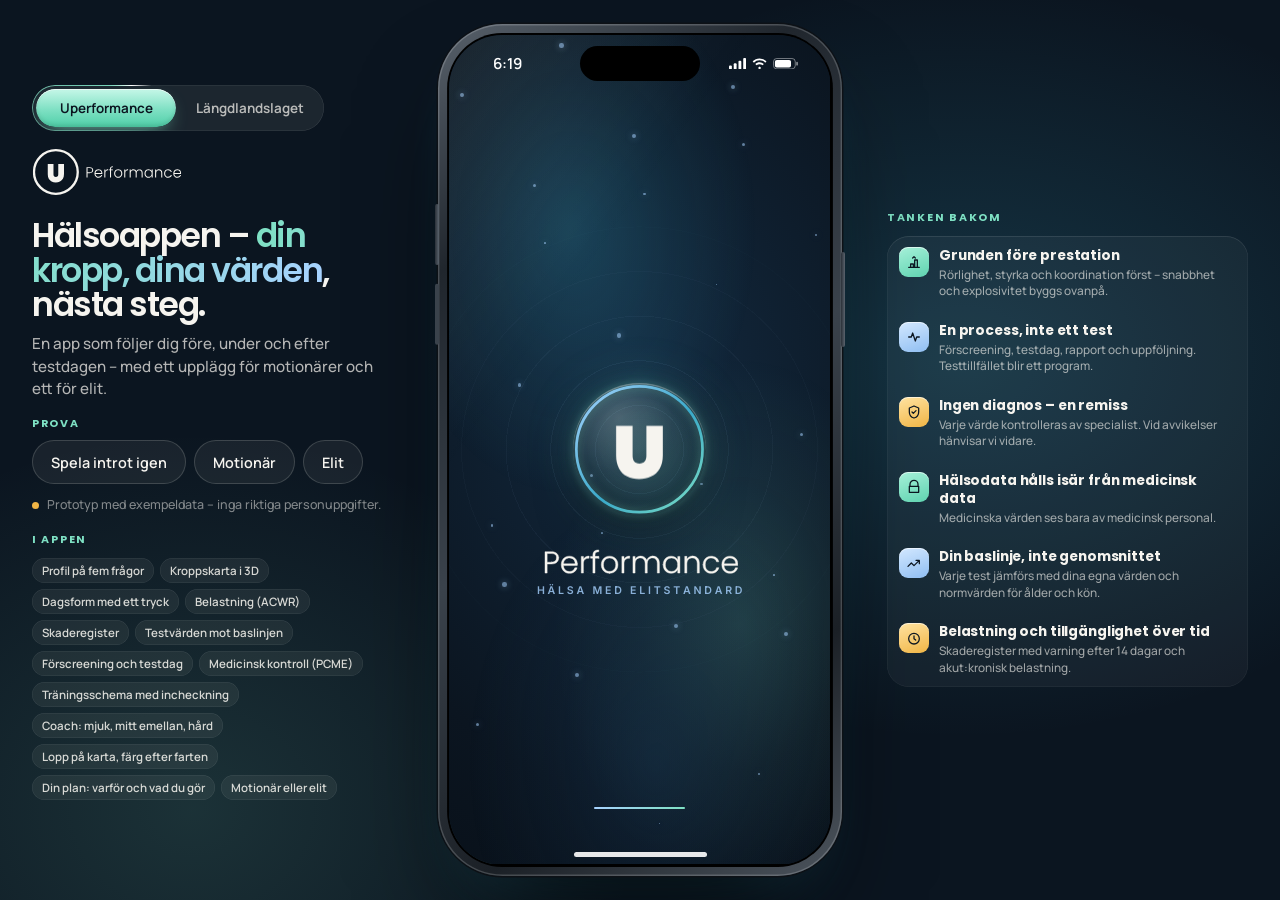
==== index.html @ 8d93e7ca "ACWR-mätaren som en båge" ====
<!doctype html>
<html lang="sv">
<head>
<meta charset="utf-8">
<meta name="viewport" content="width=device-width, initial-scale=1">
<meta name="robots" content="noindex">
<title>Uperformance – Hälsoappen · prototyp</title>
<link rel="icon" href="favicon.png" type="image/png">
<link rel="preconnect" href="https://fonts.googleapis.com">
<link rel="preconnect" href="https://fonts.gstatic.com" crossorigin>
<link rel="stylesheet" href="https://fonts.googleapis.com/css2?family=Poppins:wght@400;500;600&family=Manrope:wght@500;600;700&display=swap">
<script>
  // På en riktig telefon öppnas appen direkt i helskärm.
  if (matchMedia('(max-width: 600px), (pointer: coarse) and (max-width: 900px)').matches) location.replace(new URLSearchParams(location.search).get('pres') === 'landslaget' ? 'app.html?tema=landslaget' : 'app.html');
</script>
<style>
  :root { --ink: #0b1520; --accent: #7ee0c3; --is: #a7d2ff; --ben: #f6f4ef; --mjuk: cubic-bezier(.22, 1, .36, 1); }
  * { box-sizing: border-box; }
  html, body { margin: 0; min-height: 100%; }
  body { min-height: 100vh; display: grid; grid-template-columns: minmax(280px, 440px) auto; justify-content: center; align-items: center; gap: clamp(32px, 6vw, 96px);
    padding: 32px; font: 500 15px/1.5 'Manrope', system-ui, sans-serif; color: var(--ben); overflow-x: hidden;
    background: radial-gradient(60% 60% at 75% 40%, rgba(58, 169, 201, .22), transparent 70%), radial-gradient(50% 60% at 15% 90%, rgba(126, 224, 195, .14), transparent 70%), #0b1520; }
  .sida-text { max-width: 440px; }
  .etikett { margin-bottom: 12px; }
  .tanke { margin: 0 0 22px; }
  .tanke ul { list-style: none; margin: 0; padding: 0; border-radius: 22px; overflow: hidden; background: rgba(246, 244, 239, .04);
    box-shadow: inset 0 1px 0 rgba(255, 255, 255, .06), inset 0 0 0 .5px rgba(255, 255, 255, .08); }
  .tanke li { display: grid; grid-template-columns: 34px 1fr; gap: 12px; align-items: start; padding: 12px 14px; animation: rad-in .6s cubic-bezier(.2, .8, .2, 1) both; animation-delay: calc(var(--n) * 70ms + .4s); }
  .tanke li + li { box-shadow: inset 0 .5px 0 rgba(255, 255, 255, .08); }
  .tanke b { display: block; font: 650 .9rem/1.3 'Poppins', sans-serif; letter-spacing: -.01em; color: var(--ben); }
  .tanke small { display: block; margin-top: 2px; font-size: .78rem; line-height: 1.45; color: rgba(246, 244, 239, .62); }
  .tanke-ikon { display: grid; place-items: center; width: 34px; height: 34px; border-radius: 10px; color: #0b1520; background: linear-gradient(160deg, #a6f0d9, #5fd3b0);
    box-shadow: inset 0 1px 0 rgba(255, 255, 255, .6); }
  .tanke-ikon svg { width: 18px; height: 18px; fill: none; stroke: currentColor; stroke-width: 1.9; stroke-linecap: round; stroke-linejoin: round; }
  .tanke li:nth-child(3n+2) .tanke-ikon { background: linear-gradient(160deg, #d3e8ff, #8fbef2); }
  .tanke li:nth-child(3n) .tanke-ikon { background: linear-gradient(160deg, #ffe3a1, #f0b545); }
  .funk { margin: 0 0 24px; }
  .funk div { display: flex; flex-wrap: wrap; gap: 6px; }
  .funk div span { padding: 6px 11px; border-radius: 999px; font: 600 .76rem 'Manrope'; color: rgba(246, 244, 239, .86); background: rgba(246, 244, 239, .06);
    box-shadow: inset 0 0 0 .5px rgba(255, 255, 255, .1); animation: rad-in .5s cubic-bezier(.2, .8, .2, 1) both; animation-delay: calc(var(--n) * 40ms + .9s); }
  @keyframes rad-in { from { opacity: 0; transform: translateY(8px); } }
  .marke { width: 180px; height: 56px; color: var(--ben); }
  h1 { font: 600 clamp(2rem, 3.2vw, 2.9rem)/1.04 'Poppins', sans-serif; letter-spacing: -.045em; margin: 28px 0 14px; }
  h1 em { font-style: normal; background: linear-gradient(100deg, var(--accent), var(--is)); -webkit-background-clip: text; background-clip: text; color: transparent; }
  p { color: rgba(246, 244, 239, .72); margin: 0 0 22px; }
  .kontroller { display: grid; gap: 10px; }
  .kontroller > span, .etikett { display: block; font: 700 .68rem/1 'Poppins'; letter-spacing: .16em; text-transform: uppercase; color: var(--accent); }
  .knappar { display: flex; gap: 8px; flex-wrap: wrap; }
  .knappar button { min-height: 44px; padding: 0 18px; border-radius: 999px; border: 1px solid rgba(246, 244, 239, .16); background: rgba(246, 244, 239, .06); color: var(--ben);
    font: 600 .9rem 'Manrope'; cursor: pointer; transition: background .25s, transform .15s; }
  .knappar button:hover { background: rgba(126, 224, 195, .16); }
  .knappar button:active { transform: scale(.96); }
  .not { margin-top: 26px; font-size: .78rem; color: rgba(246, 244, 239, .5); display: flex; gap: 8px; align-items: center; }
  .not::before { content: ''; width: 7px; height: 7px; border-radius: 50%; background: #f0b545; flex: none; }
  /* iPhone 17 Pro: 402 × 874 punkter, titanram, Dynamic Island */
  .telefon { position: relative; zoom: var(--skala, 1); width: 426px; height: 898px; padding: 12px; border-radius: 68px; flex: none;
    background: linear-gradient(145deg, #59626c, #20262d 22%, #3a424b 50%, #1b2026 78%, #4d555e);
    box-shadow: 0 0 0 1.5px #0d1116, inset 0 0 0 1.5px rgba(255, 255, 255, .18), 0 60px 120px -40px rgba(0, 0, 0, .9), 0 30px 60px -30px rgba(58, 169, 201, .35);
    transform: perspective(1800px) rotateY(var(--ry, 0deg)) rotateX(var(--rx, 0deg)); transition: transform .9s var(--mjuk); animation: in 1.2s var(--mjuk) both; }
  @keyframes in { from { opacity: 0; transform: perspective(1800px) translateY(40px) scale(.97); } }
  .telefon::before, .telefon::after { content: ''; position: absolute; width: 4px; border-radius: 3px; background: linear-gradient(90deg, #2a3038, #5a636d); }
  .telefon::before { left: -3px; top: 190px; height: 64px; box-shadow: 0 84px 0 #3a424b; }
  .telefon::after { right: -3px; top: 240px; height: 100px; }
  .skarm { position: relative; width: 402px; height: 874px; border-radius: 56px; overflow: hidden; background: #000; box-shadow: 0 0 0 2px #000; isolation: isolate; }
  .skarm iframe { width: 100%; height: 100%; border: 0; display: block; }
  .ön { position: absolute; z-index: 5; left: 50%; top: 11px; width: 126px; height: 37px; margin-left: -63px; border-radius: 20px; background: #000; pointer-events: none; }
  .statusrad { position: absolute; z-index: 4; left: 0; right: 0; top: 0; height: 54px; display: flex; justify-content: space-between; align-items: center; padding: 6px 34px 0 46px;
    font: 600 16px/1 -apple-system, 'SF Pro Text', 'Manrope', sans-serif; color: var(--sr, #fff); pointer-events: none; transition: color .6s; }
  .statusrad svg { height: 12px; width: auto; fill: currentColor; margin-left: 6px; }
  .hem-strek { position: absolute; z-index: 4; left: 50%; bottom: 8px; width: 140px; height: 5px; margin-left: -70px; border-radius: 3px; background: var(--sr, #fff); opacity: .9; pointer-events: none; transition: background .6s; }
  .reflex { position: absolute; inset: 0; z-index: 3; border-radius: 56px; pointer-events: none; background: linear-gradient(125deg, rgba(255, 255, 255, .07), transparent 32%); }
  @media (max-width: 960px) { body { grid-template-columns: 1fr; justify-items: center; } .sida-text { text-align: center; } .tanke li { text-align: left; } .funk div { justify-content: center; } .knappar { justify-content: center; } .telefon { --ry: 0deg; --rx: 0deg; } }

  /* Placeringen (2026-11-18): allt ryms i fönstret – telefonen står still och centrerad, texten är tät i två spalter */
  body { height: 100vh; min-height: 0; overflow: hidden; align-items: center; padding: 24px 40px; grid-template-columns: minmax(320px, 560px) auto; gap: clamp(32px, 5vw, 80px); }
  .sida-text { max-width: 560px; max-height: calc(100vh - 48px); overflow-y: auto; scrollbar-width: none; padding-right: 4px; }
  .sida-text::-webkit-scrollbar { display: none; }
  .marke { width: 150px; height: 46px; }
  h1 { font-size: clamp(1.8rem, 2.6vw, 2.5rem); margin: 18px 0 10px; }
  .sida-text > p { font-size: .95rem; margin-bottom: 18px; }
  .tanke ul { display: grid; grid-template-columns: 1fr 1fr; }
  .tanke li { padding: 11px 12px; grid-template-columns: 30px 1fr; gap: 10px; }
  .tanke li + li { box-shadow: none; }
  .tanke li:nth-child(n+3) { box-shadow: inset 0 .5px 0 rgba(255, 255, 255, .08); }
  .tanke li:nth-child(even) { box-shadow: inset .5px 0 0 rgba(255, 255, 255, .08); }
  .tanke li:nth-child(even):nth-child(n+3) { box-shadow: inset .5px 0 0 rgba(255, 255, 255, .08), inset 0 .5px 0 rgba(255, 255, 255, .08); }
  .tanke-ikon { width: 30px; height: 30px; border-radius: 9px; }
  .tanke-ikon svg { width: 16px; height: 16px; }
  .tanke b { font-size: .82rem; }
  .tanke small { font-size: .72rem; line-height: 1.4; }
  .tanke, .funk { margin-bottom: 16px; }
  .funk div span { padding: 5px 10px; font-size: .72rem; }
  .not { margin-top: 16px; }
  .kontroller { margin-bottom: 4px; }
  .not-topp { margin: 12px 0 20px; }
  @media (max-width: 1100px) { .tanke ul { grid-template-columns: 1fr; } .tanke li:nth-child(n) { box-shadow: none; } .tanke li + li { box-shadow: inset 0 .5px 0 rgba(255, 255, 255, .08); } }
  @media (max-width: 960px) { body { height: auto; overflow: visible; } .sida-text { max-height: none; overflow: visible; } }

  /* Tre spalter (2026-11-18): text + I appen till vänster, telefonen i mitten, tanken bakom till höger – inget att rulla */
  body { grid-template-columns: minmax(300px, 460px) auto minmax(300px, 420px); justify-content: center; gap: clamp(28px, 3.5vw, 64px); padding: 24px 32px; }
  .telefon { grid-column: 2; grid-row: 1; }
  .sida-text { grid-column: 1; grid-row: 1; }
  .sida-hoger { grid-column: 3; grid-row: 1; max-height: calc(100vh - 48px); overflow-y: auto; scrollbar-width: none; }
  .sida-hoger::-webkit-scrollbar { display: none; }
  .sida-hoger .tanke { margin: 0; }
  .sida-hoger .tanke ul { grid-template-columns: 1fr; }
  .sida-hoger .tanke li:nth-child(n) { box-shadow: none; }
  .sida-hoger .tanke li + li { box-shadow: inset 0 .5px 0 rgba(255, 255, 255, .08); }
  .sida-hoger .tanke b { font-size: .86rem; }
  .sida-hoger .tanke small { font-size: .74rem; }
  @media (max-width: 1240px) { body { grid-template-columns: minmax(300px, 1fr) auto; } .sida-hoger { grid-column: 1; grid-row: 2; } body { height: auto; overflow: visible; } }
  @media (max-width: 960px) { body { grid-template-columns: 1fr; } .telefon, .sida-text, .sida-hoger { grid-column: 1; grid-row: auto; } .sida-hoger { max-height: none; } }
  @media (prefers-reduced-motion: reduce) { .telefon { animation: none; transition: none; } }

  /* Presentationsväxeln (2026-11-18): Uperformance | Längdlandslaget – samma app, två presentationer, byte med en mjuk våg */
  .pres { position: relative; display: grid; width: fit-content; grid-template-columns: 1fr 1fr; gap: 4px; padding: 4px; margin-bottom: 18px; border-radius: 999px;
    background: rgba(246, 244, 239, .07); box-shadow: inset 0 0 0 .5px rgba(255, 255, 255, .12); isolation: isolate; }
  .pres button { position: relative; z-index: 1; min-height: 38px; padding: 0 16px; border: 0; border-radius: 999px; background: none; color: rgba(246, 244, 239, .72);
    font: 650 .84rem 'Manrope'; cursor: pointer; transition: color .35s; white-space: nowrap; }
  .pres button[aria-pressed="true"] { color: #0b1520; }
  .pres-markor { position: absolute; z-index: 0; top: 4px; bottom: 4px; left: 4px; width: calc(50% - 6px); border-radius: 999px; background: linear-gradient(180deg, #a6f0d9, var(--accent));
    transition: transform .55s cubic-bezier(.32, .72, 0, 1), background .5s; box-shadow: 0 8px 20px -10px var(--accent); }
  body[data-pres="landslaget"] .pres-markor { transform: translateX(calc(100% + 4px)); background: linear-gradient(180deg, #ffe066, #ffcd00); }
  /* Växeln levande: ljus som vandrar runt kanten, markören töjer sig när den glider, glans som sveper, ring där man klickar */
  .pres { --pk: 126, 224, 195; overflow: hidden; transition: box-shadow .5s; }
  body[data-pres="landslaget"] .pres { --pk: 255, 205, 0; }
  .pres:hover { box-shadow: inset 0 0 0 .5px rgba(255, 255, 255, .2), 0 0 24px -8px rgba(var(--pk), .55); }
  .pres-kant { position: absolute; inset: 0; z-index: 2; pointer-events: none; border-radius: inherit; padding: 1px;
    -webkit-mask: linear-gradient(#000 0 0) content-box, linear-gradient(#000 0 0); -webkit-mask-composite: xor; mask: linear-gradient(#000 0 0) content-box exclude, linear-gradient(#000 0 0); }
  .pres-kant i { position: absolute; left: 50%; top: 50%; width: 140%; aspect-ratio: 1; margin: -70% 0 0 -70%; border-radius: 50%;
    background: conic-gradient(from 0deg, transparent 0 62%, rgba(var(--pk), .0) 64%, rgba(var(--pk), .95) 80%, #fff 82%, transparent 86% 100%); animation: pres-varv 5.5s linear infinite; }
  @keyframes pres-varv { to { transform: rotate(1turn); } }
  .pres-markor { background: none !important; overflow: hidden; }
  .pres-markor::before { content: ''; position: absolute; inset: 0; border-radius: inherit; background: linear-gradient(180deg, #c6f7e8, #7ee0c3 55%, #4fcfa8); transition: opacity .5s;
    box-shadow: inset 0 1px 0 rgba(255, 255, 255, .7), inset 0 -2px 4px rgba(0, 0, 0, .12); }
  .pres-markor::after { content: ''; position: absolute; inset: 0; border-radius: inherit; background: linear-gradient(105deg, transparent 30%, rgba(255, 255, 255, .75) 48%, transparent 64%);
    transform: translateX(-120%); animation: pres-glans 4.2s ease-in-out 1.2s infinite; }
  @keyframes pres-glans { 0% { transform: translateX(-120%); } 32%, 100% { transform: translateX(120%); } }
  body[data-pres="landslaget"] .pres-markor::before { background: linear-gradient(180deg, #fff0a0, #ffd633 55%, #f0b400); }
  body[data-pres="landslaget"] .pres-markor { box-shadow: 0 8px 22px -8px rgba(255, 190, 0, .9); }
  .pres-markor[data-glid]::before { animation: pres-toj .6s cubic-bezier(.3, .7, .3, 1); }
  @keyframes pres-toj { 0% { transform: scaleX(1); } 35% { transform: scaleX(1.14) scaleY(.9); } 70% { transform: scaleX(.97) scaleY(1.03); } 100% { transform: none; } }
  .pres button { transition: color .35s, transform .18s cubic-bezier(.3, .7, .3, 1), text-shadow .35s; -webkit-tap-highlight-color: transparent; }
  .pres button:hover:not([aria-pressed="true"]) { color: #fff; text-shadow: 0 0 12px rgba(var(--pk), .6); }
  .pres button:active { transform: scale(.95); }
  .pres button:focus-visible { outline: 2px solid rgba(var(--pk), .9); outline-offset: 2px; }
  .pres-ring { position: absolute; z-index: 1; width: 16px; height: 16px; margin: -8px; border-radius: 50%; pointer-events: none; background: radial-gradient(circle, rgba(255, 255, 255, .85), rgba(var(--pk), .4) 45%, transparent 70%);
    animation: pres-ring .7s cubic-bezier(.2, .8, .2, 1) forwards; }
  @keyframes pres-ring { from { transform: scale(.4); opacity: 1; } to { transform: scale(9); opacity: 0; } }
  .pres-gnista { position: absolute; z-index: 3; width: 4px; height: 4px; margin: -2px; border-radius: 50%; pointer-events: none; background: #fff; box-shadow: 0 0 6px 2px rgba(var(--pk), .9);
    animation: pres-gnista .65s cubic-bezier(.2, .8, .2, 1) forwards; }
  @keyframes pres-gnista { to { transform: translate(var(--dx), var(--dy)) scale(.3); opacity: 0; } }
  @media (prefers-reduced-motion: reduce) { .pres-kant i, .pres-markor::after, .pres-markor[data-glid]::before, .pres-ring, .pres-gnista { animation: none !important; } .pres-ring, .pres-gnista { display: none; } }
  .ls-marke-sida { display: none; }
  body[data-pres="landslaget"] .ls-marke-sida { display: grid; gap: 3px; }
  body[data-pres="landslaget"] .marke { display: none; }
  .ls-marke-sida b { font: 800 1.15rem/1 'Poppins'; letter-spacing: .14em; }
  .ls-marke-sida small { font: 600 .72rem 'Manrope'; letter-spacing: .04em; color: var(--accent); }
  body[data-pres="landslaget"] { --accent: #ffcd00; --is: #6db6ff;
    background: radial-gradient(60% 60% at 75% 30%, rgba(77, 163, 255, .3), transparent 70%), radial-gradient(50% 60% at 15% 90%, rgba(255, 205, 0, .12), transparent 70%), #041733; }
  body[data-pres="landslaget"] .tanke-ikon { background: linear-gradient(160deg, #ffe066, #ffcd00) !important; color: #072a5c; }
  body[data-pres="landslaget"] .tanke li:nth-child(3n+2) .tanke-ikon { background: linear-gradient(160deg, #cfe6ff, #6db6ff) !important; }
  body[data-pres="landslaget"] .telefon { box-shadow: 0 0 0 1.5px #0d1116, inset 0 0 0 1.5px rgba(255, 255, 255, .18), 0 60px 120px -40px rgba(0, 0, 0, .9), 0 30px 70px -26px rgba(77, 163, 255, .5); }
  body[data-pres="landslaget"] .knappar button:hover { background: rgba(255, 205, 0, .16); }
  .skarm iframe { transition: opacity .45s ease, transform .6s cubic-bezier(.32, .72, 0, 1), filter .45s; }
  .skarm[data-byter] iframe { opacity: 0; transform: scale(.96); filter: blur(6px); }
  [data-text-byte] { transition: opacity .3s ease, transform .4s cubic-bezier(.32, .72, 0, 1); }
  body[data-byter-text] [data-text-byte] { opacity: 0; transform: translateY(8px); }
  ::view-transition-old(root), ::view-transition-new(root) { animation-duration: 1.1s; }
  ::view-transition-new(root) { animation: pres-vag 1.1s cubic-bezier(.45, 0, .2, 1) both; }
  ::view-transition-old(root) { animation: none; }
  @keyframes pres-vag { from { clip-path: circle(0 at var(--px, 20%) var(--py, 10%)); } to { clip-path: circle(160% at var(--px, 20%) var(--py, 10%)); } }
</style>
</head>
<body>
<svg width="0" height="0" style="position:absolute" aria-hidden="true"><symbol id="logo" viewBox="0 0 1274.2 395">
    <path fill="none" stroke="currentColor" stroke-width="20" d="M198,10c103.9,0,188,84,188,187.5s-84.1,187.5-188,187.5S10,301,10,197.5,94.1,10,198,10Z"/>
    <path fill="currentColor" d="M177.5,127.8v88.6c0,7.3,1.6,13,4.7,17.3,3.3,4.1,8.4,6.2,15.5,6.2s12.4-2.1,15.8-6.2c3.4-4.3,5.1-10.1,5.1-17.3v-88.6h49.1v88.6c0,14.9-3.1,27.8-9.3,38.4-6.2,10.5-14.7,18.4-25.5,23.8-10.8,5.3-22.9,8-36.2,8s-25.2-2.7-35.5-8c-10.2-5.3-18.2-13.2-24-23.8-5.8-10.5-8.7-23.3-8.7-38.4v-88.6h49.1-.1Z"/>
    <path fill="currentColor" d="M518.7,181.6c0,7.7-2.5,13.9-7.6,18.7-5.1,4.7-12.7,7.1-22.8,7.1h-18.2v38.4h-9v-90h27.2c10,0,17.6,2.4,22.7,7.1,5.1,4.7,7.7,11,7.7,18.8h0ZM488.3,199.6c14.1,0,21.1-6,21.1-18s-1.7-10.6-5-13.6c-3.3-3.1-8.7-4.6-16.1-4.6h-18.2v36.3h18.2ZM597.4,207c0,3.1,0,5.4-.3,7.1h-58.3c.3,5.3,1.5,9.9,3.9,13.6,2.3,3.8,5.4,6.7,9.1,8.6,3.8,1.9,7.9,2.8,12.4,2.8s10.7-1.4,14.7-4.2,6.7-6.7,8-11.5h9.5c-1.7,6.9-5.4,12.5-11.1,16.9-5.6,4.3-12.6,6.4-21.1,6.4s-12.5-1.5-17.8-4.4c-5.2-3-9.4-7.2-12.4-12.6-2.9-5.5-4.4-11.9-4.4-19.2s1.5-13.7,4.4-19.2,7-9.7,12.2-12.6c5.2-2.9,11.2-4.4,17.9-4.4s12.5,1.5,17.5,4.4c5.1,2.9,8.9,6.9,11.6,11.8,2.7,4.9,4.1,10.3,4.1,16.3v.2ZM588.3,206.7c0-5.2-1-9.7-3.2-13.4-2.1-3.7-5.1-6.5-8.9-8.4-3.8-1.9-7.9-2.8-12.4-2.8-6.7,0-12.4,2.1-17.1,6.4-4.7,4.3-7.3,10.3-7.9,18.2h49.5ZM622.9,187.9c2-4.4,5-7.8,9-10.2,4.1-2.4,9.1-3.6,15.1-3.6v9.4h-2.4c-6.5,0-11.8,1.8-15.7,5.3s-5.9,9.4-5.9,17.6v39.3h-9v-70.3h9v12.5h0ZM688.2,183h-16.3v62.7h-9v-62.7h-9.8v-7.6h9.8v-4.9c0-7.6,1.9-13.3,5.8-16.9,3.9-3.6,10.3-5.4,19.1-5.4v7.7c-5.8,0-10,1.1-12.4,3.3-2.3,2.2-3.5,6-3.5,11.2v4.9h16.3v7.6h0ZM733.2,246.7c-6.6,0-12.6-1.5-17.9-4.4-5.2-3-9.4-7.2-12.5-12.6-3-5.5-4.5-11.9-4.5-19.2s1.5-13.6,4.6-19.1,7.3-9.7,12.6-12.6c5.3-3,11.3-4.5,17.9-4.5s12.6,1.5,17.9,4.5c5.4,2.9,9.6,7.1,12.6,12.6,3.1,5.4,4.6,11.8,4.6,19.1s-1.5,13.6-4.6,19.1-7.3,9.7-12.7,12.7c-5.4,2.9-11.4,4.4-18,4.4h0ZM733.2,238.9c4.6,0,8.9-1,12.9-3.1,3.9-2.1,7.1-5.3,9.5-9.5,2.5-4.3,3.7-9.5,3.7-15.7s-1.2-11.4-3.6-15.6c-2.4-4.3-5.6-7.5-9.5-9.5-3.9-2.1-8.2-3.2-12.9-3.2s-8.9,1.1-12.9,3.2c-3.9,2.1-7.1,5.2-9.5,9.5-2.3,4.2-3.5,9.4-3.5,15.6s1.2,11.4,3.5,15.7c2.4,4.2,5.5,7.4,9.4,9.5s8.2,3.1,12.9,3.1h0ZM794,187.9c2-4.4,5-7.8,9-10.2,4.1-2.4,9.1-3.6,15.1-3.6v9.4h-2.4c-6.5,0-11.8,1.8-15.7,5.3s-5.9,9.4-5.9,17.6v39.3h-9v-70.3h9v12.5h0ZM915.3,174.1c8.2,0,14.9,2.6,20.1,7.9,5.2,5.1,7.9,12.7,7.9,22.5v41.2h-8.9v-40.2c0-7.6-1.8-13.5-5.5-17.5s-8.7-6.1-15.1-6.1-11.9,2.2-15.8,6.6c-3.9,4.4-5.9,10.7-5.9,19.1v38.1h-8.9v-40.2c0-7.6-1.8-13.5-5.5-17.5s-8.8-6.1-15.2-6.1-11.9,2.2-15.8,6.6c-3.9,4.4-5.9,10.7-5.9,19.1v38.1h-9v-70.3h9v12.1c2.2-4.4,5.4-7.7,9.5-9.9,4.1-2.3,8.7-3.5,13.8-3.5s11.4,1.5,16,4.4,8,7.2,10,12.9c1.9-5.6,5.1-9.8,9.7-12.7,4.6-3,9.9-4.5,15.7-4.5h-.2ZM959.2,210.4c0-7.2,1.4-13.5,4.2-18.9,2.9-5.5,6.9-9.7,12-12.6,5.1-3,10.9-4.5,17.4-4.5s12.4,1.5,17.3,4.6c4.9,3.1,8.4,7,10.6,11.8v-15.4h9v70.3h-9v-15.6c-2.2,4.8-5.8,8.8-10.7,12-4.8,3.1-10.6,4.6-17.3,4.6s-12.1-1.5-17.3-4.5c-5.1-3-9.1-7.3-12-12.7-2.8-5.5-4.2-11.8-4.2-19.1h0ZM1020.6,210.6c0-5.7-1.2-10.6-3.5-14.9-2.3-4.3-5.5-7.6-9.5-9.9-3.9-2.3-8.3-3.5-13.1-3.5s-9.4,1.1-13.4,3.3c-3.9,2.2-7.1,5.5-9.4,9.8-2.2,4.2-3.3,9.2-3.3,15.1s1.1,10.8,3.3,15.2c2.3,4.3,5.4,7.6,9.4,9.9,3.9,2.2,8.4,3.3,13.4,3.3s9.2-1.2,13.1-3.5c4-2.3,7.2-5.6,9.5-9.9,2.3-4.3,3.5-9.3,3.5-14.9h0ZM1083.1,174.1c8.4,0,15.3,2.6,20.6,7.9,5.3,5.1,8,12.7,8,22.5v41.2h-8.9v-40.2c0-7.6-1.9-13.5-5.8-17.5-3.8-4-9-6.1-15.6-6.1s-12.2,2.1-16.2,6.4c-4,4.3-6.1,10.6-6.1,18.9v38.4h-9v-70.3h9v12c2.2-4.3,5.4-7.6,9.7-9.8,4.2-2.3,9-3.5,14.3-3.5h0ZM1127.5,210.6c0-7.3,1.5-13.6,4.4-19.1s7-9.7,12.1-12.6c5.1-3,11-4.5,17.6-4.5s15.8,2.1,21.4,6.4c5.7,4.3,9.3,10.1,10.9,17.5h-9.7c-1.2-5.1-3.8-9-7.9-11.8-3.9-2.9-8.9-4.4-14.8-4.4s-9,1.1-12.7,3.2c-3.8,2.1-6.8,5.4-9,9.7-2.1,4.2-3.2,9.4-3.2,15.6s1.1,11.4,3.2,15.7c2.2,4.3,5.2,7.5,9,9.7,3.8,2.1,8,3.2,12.7,3.2s10.9-1.4,14.8-4.2c4-2.9,6.7-7,7.9-12.1h9.7c-1.6,7.2-5.3,13-10.9,17.4-5.7,4.4-12.8,6.6-21.4,6.6s-12.5-1.5-17.6-4.4c-5.1-3-9.2-7.2-12.1-12.6-2.9-5.5-4.4-11.9-4.4-19.2h0ZM1274.2,207c0,3.1,0,5.4-.3,7.1h-58.3c.3,5.3,1.5,9.9,3.9,13.6,2.3,3.8,5.4,6.7,9.1,8.6,3.8,1.9,7.9,2.8,12.4,2.8s10.7-1.4,14.7-4.2,6.7-6.7,8-11.5h9.5c-1.7,6.9-5.4,12.5-11.1,16.9-5.6,4.3-12.6,6.4-21.1,6.4s-12.5-1.5-17.8-4.4c-5.2-3-9.4-7.2-12.4-12.6-2.9-5.5-4.4-11.9-4.4-19.2s1.5-13.7,4.4-19.2,7-9.7,12.2-12.6c5.2-2.9,11.2-4.4,17.9-4.4s12.5,1.5,17.5,4.4c5.1,2.9,8.9,6.9,11.6,11.8,2.7,4.9,4.1,10.3,4.1,16.3v.2ZM1265,206.7c0-5.2-1-9.7-3.2-13.4-2.1-3.7-5.1-6.5-8.9-8.4s-7.9-2.8-12.4-2.8c-6.7,0-12.4,2.1-17.1,6.4-4.7,4.3-7.3,10.3-7.9,18.2h49.5Z"/>
  </symbol></svg>
  <div class="sida-text">
    <div class="pres" role="group" aria-label="Presentation"><span class="pres-kant" aria-hidden="true"><i></i></span><span class="pres-markor" aria-hidden="true"></span><button type="button" data-pres="uperformance" aria-pressed="true">Uperformance</button><button type="button" data-pres="landslaget" aria-pressed="false">Längdlandslaget</button></div>
    <svg class="marke" viewBox="0 0 1274.2 395" aria-label="Uperformance"><use href="#logo"/></svg>
    <span class="ls-marke-sida" aria-label="Längdlandslaget"><b>LÄNGDLANDSLAGET</b><small>Koncept av Uperformance</small></span>
    <h1 data-text-byte data-txt="h1">Hälsoappen – <em>din kropp, dina värden</em>, nästa steg.</h1>
    <p data-text-byte data-txt="p">En app som följer dig före, under och efter testdagen – med ett upplägg för motionärer och ett för elit.</p>
    <div class="kontroller">
      <span>Prova</span>
      <div class="knappar"><button data-skicka="om">Spela introt igen</button><button data-skicka="motionar">Motionär</button><button data-skicka="elit">Elit</button></div>
    </div>
    <div class="not not-topp" data-text-byte data-txt="not">Prototyp med exempeldata – inga riktiga personuppgifter.</div>
    <section class="funk" aria-labelledby="funk-rubrik"><span class="etikett" id="funk-rubrik">I appen</span>
      <div data-text-byte data-txt="funk"><span style="--n:0">Profil på fem frågor</span><span style="--n:1">Kroppskarta i 3D</span><span style="--n:2">Dagsform med ett tryck</span><span style="--n:3">Belastning (ACWR)</span><span style="--n:4">Skaderegister</span><span style="--n:5">Testvärden mot baslinjen</span><span style="--n:6">Förscreening och testdag</span><span style="--n:7">Medicinsk kontroll (PCME)</span><span style="--n:8">Träningsschema med incheckning</span><span style="--n:9">Coach: mjuk, mitt emellan, hård</span><span style="--n:10">Lopp på karta, färg efter farten</span><span style="--n:11">Din plan: varför och vad du gör</span><span style="--n:12">Motionär eller elit</span></div></section>
  </div>
  <div class="telefon" id="telefon">
    <div class="skarm">
      <div class="statusrad"><span data-klocka>9:41</span><span><svg viewBox="0 0 18 12"><rect x="0" y="8" width="3" height="4" rx="1"/><rect x="5" y="5.5" width="3" height="6.5" rx="1"/><rect x="10" y="3" width="3" height="9" rx="1"/><rect x="15" y="0" width="3" height="12" rx="1"/></svg><svg viewBox="0 0 16 12"><path d="M8 2.5c2.3 0 4.4.9 6 2.4l1.3-1.4A10.5 10.5 0 0 0 8 .5C5.2.5 2.6 1.6.7 3.5L2 4.9a8.5 8.5 0 0 1 6-2.4zm0 4c1.2 0 2.3.5 3.2 1.2l1.3-1.4A6.6 6.6 0 0 0 8 4.5c-1.7 0-3.3.7-4.5 1.8l1.3 1.4C5.7 7 6.8 6.5 8 6.5zm0 2.4L6.3 10.6 8 12l1.7-1.4z"/></svg><svg viewBox="0 0 27 12"><rect x=".5" y=".5" width="23" height="11" rx="3.5" fill="none" stroke="currentColor" opacity=".45"/><rect x="2" y="2" width="17" height="8" rx="2"/><rect x="24.5" y="4" width="1.8" height="4" rx=".9" opacity=".5"/></svg></span></div>
      <div class="ön" aria-hidden="true"></div>
      <iframe id="app" src="app.html?v=123" title="Uperformance hälsoapp" allow="fullscreen"></iframe>
      <div class="reflex" aria-hidden="true"></div>
      <div class="hem-strek" aria-hidden="true"></div>
    </div>
  </div>
<aside class="sida-hoger">
    <section class="tanke" aria-labelledby="tanke-rubrik"><span class="etikett" id="tanke-rubrik">Tanken bakom</span>
      <ul data-text-byte data-txt="tanke"><li style="--n:0"><span class="tanke-ikon"><svg viewBox="0 0 24 24" aria-hidden="true"><path d="M4 20h16M7 20v-5h4v5M13 20V9h4v11M10 6l2-2 2 2"/></svg></span><div><b>Grunden före prestation</b><small>Rörlighet, styrka och koordination först – snabbhet och explosivitet byggs ovanpå.</small></div></li><li style="--n:1"><span class="tanke-ikon"><svg viewBox="0 0 24 24" aria-hidden="true"><path d="M4 12h4l2-6 4 12 2-6h4"/></svg></span><div><b>En process, inte ett test</b><small>Förscreening, testdag, rapport och uppföljning. Testtillfället blir ett program.</small></div></li><li style="--n:2"><span class="tanke-ikon"><svg viewBox="0 0 24 24" aria-hidden="true"><path d="M12 3l7 3v6c0 4.5-3 8-7 9-4-1-7-4.5-7-9V6z M9 12l2 2 4-4"/></svg></span><div><b>Ingen diagnos – en remiss</b><small>Varje värde kontrolleras av specialist. Vid avvikelser hänvisar vi vidare.</small></div></li><li style="--n:3"><span class="tanke-ikon"><svg viewBox="0 0 24 24" aria-hidden="true"><path d="M6 11V8a6 6 0 0 1 12 0v3 M5 11h14v9H5z"/></svg></span><div><b>Hälsodata hålls isär från medicinsk data</b><small>Medicinska värden ses bara av medicinsk personal.</small></div></li><li style="--n:4"><span class="tanke-ikon"><svg viewBox="0 0 24 24" aria-hidden="true"><path d="M3 17l5-5 4 4 8-8 M15 8h5v5"/></svg></span><div><b>Din baslinje, inte genomsnittet</b><small>Varje test jämförs med dina egna värden och normvärden för ålder och kön.</small></div></li><li style="--n:5"><span class="tanke-ikon"><svg viewBox="0 0 24 24" aria-hidden="true"><path d="M12 21a8 8 0 1 0 0-16 8 8 0 0 0 0 16z M12 9v4l2.5 2"/></svg></span><div><b>Belastning och tillgänglighet över tid</b><small>Skaderegister med varning efter 14 dagar och akut:kronisk belastning.</small></div></li></ul></section>
</aside>
<script>
  const f = document.getElementById('app'), tel = document.getElementById('telefon');
  const klocka = () => { const d = new Date(); document.querySelector('[data-klocka]').textContent = `${d.getHours()}:${String(d.getMinutes()).padStart(2, '0')}`; };
  klocka(); setInterval(klocka, 15000);
  // Telefonen får plats i fönstret (riktiga mått, skalad).
  const skala = () => { const smal = innerWidth < 960; const h = (smal ? innerHeight * 1 : innerHeight) - 48; tel.style.setProperty('--skala', Math.min(1, h / 898, (innerWidth - 32) / 426).toFixed(3)); };
  skala(); addEventListener('resize', skala);
  document.querySelectorAll('[data-skicka]').forEach((b) => b.addEventListener('click', () => {
    const v = b.dataset.skicka; f.contentWindow.postMessage(v === 'om' ? { up: 'om' } : { up: 'niva', v }, location.origin);
  }));
  // Statusraden följer appens tema (mörk text på ljust läge).
  const kolla = () => { try { const n = f.contentDocument.body.dataset.niva; tel.style.setProperty('--sr', n === 'motionar' ? '#0b1520' : '#fff'); } catch (e) {} };
  f.addEventListener('load', () => { kolla(); try { new MutationObserver(kolla).observe(f.contentDocument.body, { attributes: true, attributeFilter: ['data-niva'] }); } catch (e) {} });
  // Telefonen vrider sig lite efter musen.
  // Telefonen står rak (ingen lutning efter musen – knapparna såg sneda ut).
  // Presentationerna: Uperformance och Längdlandslaget (koncept). Samma app – texterna, färgerna och appens tema byts.
  const ik = (d) => `<svg viewBox="0 0 24 24" aria-hidden="true"><path d="${d}"/></svg>`;
  const TXT = { uperformance: {}, landslaget: {
    h1: 'Längdlandslaget – <em>hela säsongen</em> i en app.',
    p: 'Ett koncept av Uperformance: samma hälsoapp, med landslagets färger, partner och funktioner för längdåkare – från höstens rullskidor till Vasaloppet.',
    not: 'Koncept – inte en officiell app från Svenska Skidförbundet. Exempeldata.',
    funk: ['Profil på fem frågor', 'Kroppskarta i 3D', 'Skidpass i schemat', 'Vallaguiden', 'Vasaloppet på 3D-karta', 'Belöningar från partnerna', 'Belastning (ACWR)', 'Skaderegister', 'Medicinsk kontroll (PCME)', 'Coach i tre tonlägen', 'VM i Falun 2027', 'Motionär eller elit'],
    tanke: [['M3 19.2l16.5-3.4M4.4 21.2l16-3.2M14.6 4.4a1.8 1.8 0 1 0 0 .1M13.2 7.4 9.6 11.2l3.4 2.4-1.6 4.4', 'Byggd för längdåkning', 'Klassiskt, skate, rullskidor och intervaller i samma schema – med vallaguiden före passet.'],
      ['M4 12h4l2-6 4 12 2-6h4', 'Belastning som håller hela säsongen', 'Akut:kronisk belastning, dagsform och skaderegister – från barmarksperioden till mästerskapet.'],
      ['M12 3l7 3v6c0 4.5-3 8-7 9-4-1-7-4.5-7-9V6z M9 12l2 2 4-4', 'Ingen diagnos – en remiss', 'Värdena kontrolleras av landslagets medicinska team. Vid avvikelser hänvisar vi vidare.'],
      ['M6 11V8a6 6 0 0 1 12 0v3 M5 11h14v9H5z', 'Hälsodata hålls isär från medicinsk data', 'Medicinska värden ses bara av medicinsk personal.'],
      ['M12 2l2.6 6.2L21 9l-5 4.4L17.4 20 12 16.8 6.6 20 8 13.4 3 9l6.4-.8z', 'Partnerna syns där åkaren är', 'Loggorna i kartan och belöningar längs Vasaloppet – exempel som bestäms med partnerna.'],
      ['M4 7h16M4 12h10M4 17h6M17 14l3 3-3 3', 'Egen design på samma grund', 'Samma app som Uperformance – landslagets färger, rörelser och funktioner ovanpå.']] } };
  // spara Uperformance-texterna som de står i sidan
  document.querySelectorAll('[data-txt]').forEach((el) => { TXT.uperformance[el.dataset.txt] = el.innerHTML; });
  const sattText = (p) => { const t = TXT[p];
    document.querySelectorAll('[data-txt]').forEach((el) => { const k = el.dataset.txt, v = t[k];
      if (p === 'uperformance' || typeof v === 'string') el.innerHTML = p === 'uperformance' ? TXT.uperformance[k] : v;
      else if (k === 'funk') el.innerHTML = v.map((x, n) => `<span style="--n:${n}">${x}</span>`).join('');
      else if (k === 'tanke') el.innerHTML = v.map(([d, b, sm], n) => `<li style="--n:${n}"><span class="tanke-ikon">${ik(d)}</span><div><b>${b}</b><small>${sm}</small></div></li>`).join(''); }); };
  const skarmEl = document.querySelector('.skarm');
  function bytPres(p, ev, { direkt = false } = {}) {
    if (document.body.dataset.pres === p && !direkt) return;
    const satt = () => { document.body.dataset.pres = p; document.querySelectorAll('[data-pres]').forEach((b) => b.getAttribute('aria-pressed') !== null && b.setAttribute('aria-pressed', b.dataset.pres === p)); sattText(p);
      document.title = p === 'landslaget' ? 'Längdlandslaget – Hälsoappen · koncept av Uperformance' : 'Uperformance – Hälsoappen · prototyp'; };
    const u = new URL(location.href); if (p === 'landslaget') u.searchParams.set('pres', 'landslaget'); else u.searchParams.delete('pres'); history.replaceState(null, '', u);
    // appen i telefonen: tona ut, byt tema, tona in när den laddat
    const src = `app.html?v=123${p === 'landslaget' ? '&tema=landslaget' : ''}`;
    if (direkt) { satt(); if (!f.src.endsWith(src)) f.src = src; return; }
    skarmEl.dataset.byter = ''; setTimeout(() => { f.src = src; }, 380);
    f.addEventListener('load', () => setTimeout(() => delete skarmEl.dataset.byter, 120), { once: true });
    if (document.startViewTransition && !matchMedia('(prefers-reduced-motion: reduce)').matches) {
      const b = ev?.currentTarget?.getBoundingClientRect?.(); if (b) { document.documentElement.style.setProperty('--px', `${b.left + b.width / 2}px`); document.documentElement.style.setProperty('--py', `${b.top + b.height / 2}px`); }
      document.startViewTransition(satt);
    } else { document.body.dataset.byterText = ''; setTimeout(() => { satt(); delete document.body.dataset.byterText; }, 300); }
  }
  // Klickkänslan: en ljusring där man tryckte, gnistor ur markören och en töjning när den glider (bara vid ett verkligt byte)
  const presEl = document.querySelector('.pres'), presMarkor = presEl.querySelector('.pres-markor'), lugnPres = matchMedia('(prefers-reduced-motion: reduce)');
  function presKlick(b, ev) {
    if (lugnPres.matches) return; const r0 = presEl.getBoundingClientRect(), x = (ev.clientX || r0.left + b.offsetLeft + b.offsetWidth / 2) - r0.left, y = (ev.clientY || r0.top + r0.height / 2) - r0.top;
    const ring = document.createElement('span'); ring.className = 'pres-ring'; ring.style.left = x + 'px'; ring.style.top = y + 'px'; presEl.append(ring); ring.addEventListener('animationend', () => ring.remove());
    if (b.getAttribute('aria-pressed') === 'true') return;
    presMarkor.removeAttribute('data-glid'); void presMarkor.offsetWidth; presMarkor.setAttribute('data-glid', ''); setTimeout(() => presMarkor.removeAttribute('data-glid'), 650);
    const mx = b.offsetLeft + b.offsetWidth / 2, my = r0.height / 2;
    for (let i = 0; i < 10; i++) { const g = document.createElement('span'), v = i / 10 * 6.283 + .3, d = 18 + (i % 3) * 10; g.className = 'pres-gnista';
      g.style.cssText = `left:${mx}px;top:${my}px;--dx:${(Math.cos(v) * d * 1.8).toFixed(1)}px;--dy:${(Math.sin(v) * d * .6).toFixed(1)}px;animation-delay:${(.25 + (i % 4) * .03).toFixed(2)}s`;
      presEl.append(g); g.addEventListener('animationend', () => g.remove()); }
  }
  document.querySelectorAll('.pres [data-pres]').forEach((b) => b.addEventListener('click', (ev) => { presKlick(b, ev); bytPres(b.dataset.pres, ev); }));
  if (new URLSearchParams(location.search).get('pres') === 'landslaget') bytPres('landslaget', null, { direkt: true });
</script>
</body>
</html>
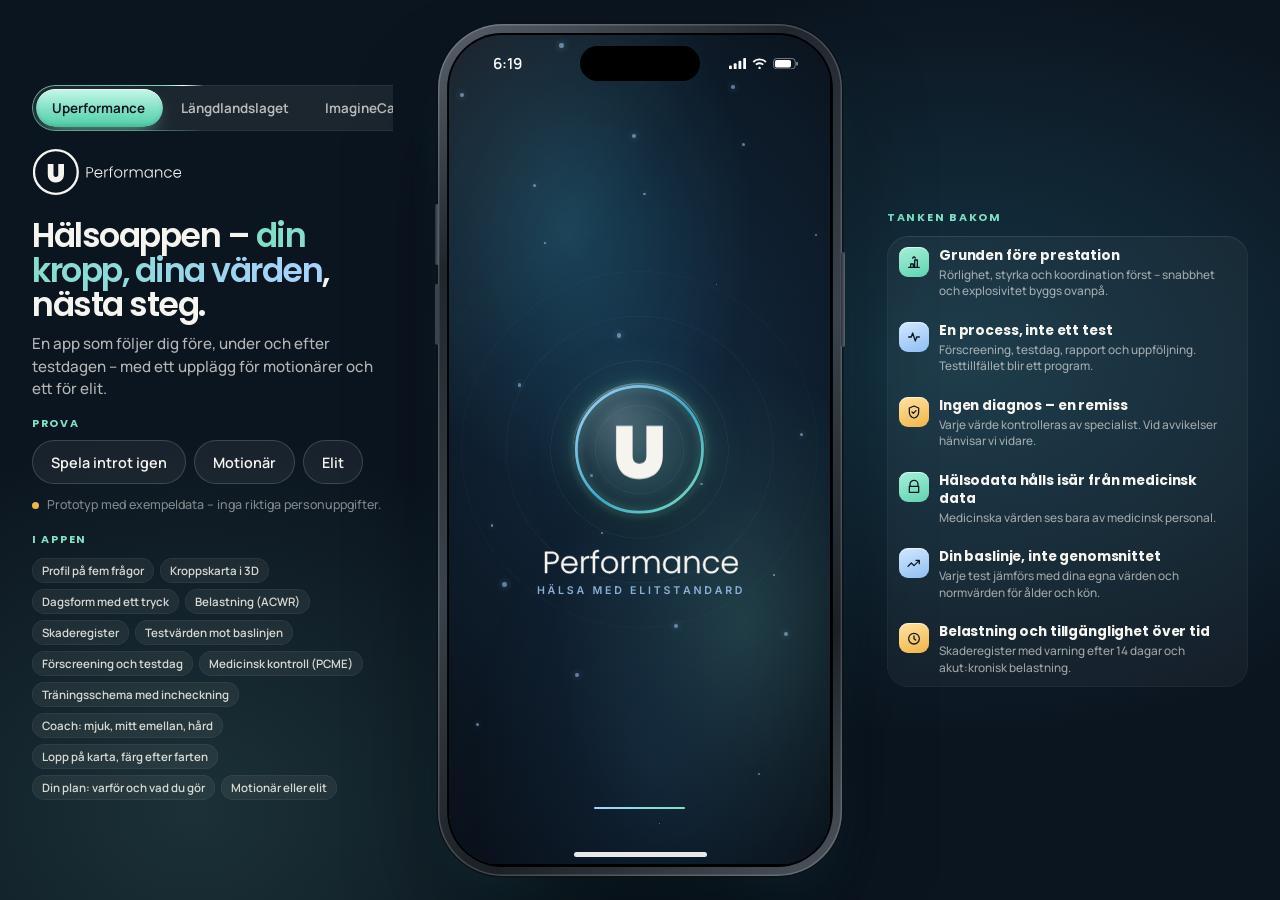
==== commit 160b3e30: "ImagineCare som tredje presentation" ====
--- a/index.html
+++ b/index.html
@@ -11,7 +11,7 @@
 <link rel="stylesheet" href="https://fonts.googleapis.com/css2?family=Poppins:wght@400;500;600&family=Manrope:wght@500;600;700&display=swap">
 <script>
   // På en riktig telefon öppnas appen direkt i helskärm.
-  if (matchMedia('(max-width: 600px), (pointer: coarse) and (max-width: 900px)').matches) location.replace(new URLSearchParams(location.search).get('pres') === 'landslaget' ? 'app.html?tema=landslaget' : 'app.html');
+  if (matchMedia('(max-width: 600px), (pointer: coarse) and (max-width: 900px)').matches) { const p = new URLSearchParams(location.search).get('pres'); location.replace(p === 'landslaget' || p === 'imaginecare' ? 'app.html?tema=' + p : 'app.html'); }
 </script>
 <style>
   :root { --ink: #0b1520; --accent: #7ee0c3; --is: #a7d2ff; --ben: #f6f4ef; --mjuk: cubic-bezier(.22, 1, .36, 1); }
@@ -113,12 +113,12 @@
   @media (prefers-reduced-motion: reduce) { .telefon { animation: none; transition: none; } }
 
   /* Presentationsväxeln (2026-11-18): Uperformance | Längdlandslaget – samma app, två presentationer, byte med en mjuk våg */
-  .pres { position: relative; display: grid; width: fit-content; grid-template-columns: 1fr 1fr; gap: 4px; padding: 4px; margin-bottom: 18px; border-radius: 999px;
+  .pres { position: relative; display: grid; width: fit-content; grid-template-columns: repeat(3, 1fr); gap: 4px; padding: 4px; margin-bottom: 18px; border-radius: 999px;
     background: rgba(246, 244, 239, .07); box-shadow: inset 0 0 0 .5px rgba(255, 255, 255, .12); isolation: isolate; }
   .pres button { position: relative; z-index: 1; min-height: 38px; padding: 0 16px; border: 0; border-radius: 999px; background: none; color: rgba(246, 244, 239, .72);
     font: 650 .84rem 'Manrope'; cursor: pointer; transition: color .35s; white-space: nowrap; }
   .pres button[aria-pressed="true"] { color: #0b1520; }
-  .pres-markor { position: absolute; z-index: 0; top: 4px; bottom: 4px; left: 4px; width: calc(50% - 6px); border-radius: 999px; background: linear-gradient(180deg, #a6f0d9, var(--accent));
+  .pres-markor { position: absolute; z-index: 0; top: 4px; bottom: 4px; left: 4px; width: calc((100% - 16px) / 3); border-radius: 999px; background: linear-gradient(180deg, #a6f0d9, var(--accent));
     transition: transform .55s cubic-bezier(.32, .72, 0, 1), background .5s; box-shadow: 0 8px 20px -10px var(--accent); }
   body[data-pres="landslaget"] .pres-markor { transform: translateX(calc(100% + 4px)); background: linear-gradient(180deg, #ffe066, #ffcd00); }
   /* Växeln levande: ljus som vandrar runt kanten, markören töjer sig när den glider, glans som sveper, ring där man klickar */
@@ -151,6 +151,18 @@
     animation: pres-gnista .65s cubic-bezier(.2, .8, .2, 1) forwards; }
   @keyframes pres-gnista { to { transform: translate(var(--dx), var(--dy)) scale(.3); opacity: 0; } }
   @media (prefers-reduced-motion: reduce) { .pres-kant i, .pres-markor::after, .pres-markor[data-glid]::before, .pres-ring, .pres-gnista { animation: none !important; } .pres-ring, .pres-gnista { display: none; } }
+  body[data-pres="imaginecare"] .pres-markor { transform: translateX(calc(200% + 8px)); }
+  body[data-pres="imaginecare"] .pres { --pk: 92, 199, 173; }
+  body[data-pres="imaginecare"] .pres-markor::before { background: linear-gradient(180deg, #9fe6d3, #4cbca2 55%, #2f9a82); }
+  body[data-pres="imaginecare"] .pres-markor { box-shadow: 0 8px 22px -8px rgba(58, 165, 142, .9); }
+  body[data-pres="imaginecare"] .pres button[aria-pressed="true"] { color: #fff; }
+  body[data-pres="imaginecare"] { --accent: #5cc7ad; --is: #bff0e2;
+    background: radial-gradient(60% 60% at 75% 30%, rgba(76, 188, 162, .32), transparent 70%), radial-gradient(50% 60% at 15% 90%, rgba(191, 240, 226, .1), transparent 70%), #072723; }
+  body[data-pres="imaginecare"] .tanke-ikon { background: linear-gradient(160deg, #7fd3bf, #2f9a82) !important; color: #fff; }
+  body[data-pres="imaginecare"] .telefon { box-shadow: 0 0 0 1.5px #0d1116, inset 0 0 0 1.5px rgba(255, 255, 255, .18), 0 60px 120px -40px rgba(0, 0, 0, .9), 0 30px 70px -26px rgba(76, 188, 162, .5); }
+  body[data-pres="imaginecare"] .knappar button:hover { background: rgba(92, 199, 173, .16); }
+  .ic-marke-sida { display: none; } body[data-pres="imaginecare"] .ic-marke-sida { display: grid; gap: 3px; } body[data-pres="imaginecare"] .marke { display: none; }
+  .ic-marke-sida b { font: 800 1.15rem/1 'Poppins'; letter-spacing: .14em; } .ic-marke-sida small { font: 600 .72rem 'Manrope'; letter-spacing: .04em; color: var(--accent); }
   .ls-marke-sida { display: none; }
   body[data-pres="landslaget"] .ls-marke-sida { display: grid; gap: 3px; }
   body[data-pres="landslaget"] .marke { display: none; }
@@ -179,14 +191,14 @@
     <path fill="currentColor" d="M518.7,181.6c0,7.7-2.5,13.9-7.6,18.7-5.1,4.7-12.7,7.1-22.8,7.1h-18.2v38.4h-9v-90h27.2c10,0,17.6,2.4,22.7,7.1,5.1,4.7,7.7,11,7.7,18.8h0ZM488.3,199.6c14.1,0,21.1-6,21.1-18s-1.7-10.6-5-13.6c-3.3-3.1-8.7-4.6-16.1-4.6h-18.2v36.3h18.2ZM597.4,207c0,3.1,0,5.4-.3,7.1h-58.3c.3,5.3,1.5,9.9,3.9,13.6,2.3,3.8,5.4,6.7,9.1,8.6,3.8,1.9,7.9,2.8,12.4,2.8s10.7-1.4,14.7-4.2,6.7-6.7,8-11.5h9.5c-1.7,6.9-5.4,12.5-11.1,16.9-5.6,4.3-12.6,6.4-21.1,6.4s-12.5-1.5-17.8-4.4c-5.2-3-9.4-7.2-12.4-12.6-2.9-5.5-4.4-11.9-4.4-19.2s1.5-13.7,4.4-19.2,7-9.7,12.2-12.6c5.2-2.9,11.2-4.4,17.9-4.4s12.5,1.5,17.5,4.4c5.1,2.9,8.9,6.9,11.6,11.8,2.7,4.9,4.1,10.3,4.1,16.3v.2ZM588.3,206.7c0-5.2-1-9.7-3.2-13.4-2.1-3.7-5.1-6.5-8.9-8.4-3.8-1.9-7.9-2.8-12.4-2.8-6.7,0-12.4,2.1-17.1,6.4-4.7,4.3-7.3,10.3-7.9,18.2h49.5ZM622.9,187.9c2-4.4,5-7.8,9-10.2,4.1-2.4,9.1-3.6,15.1-3.6v9.4h-2.4c-6.5,0-11.8,1.8-15.7,5.3s-5.9,9.4-5.9,17.6v39.3h-9v-70.3h9v12.5h0ZM688.2,183h-16.3v62.7h-9v-62.7h-9.8v-7.6h9.8v-4.9c0-7.6,1.9-13.3,5.8-16.9,3.9-3.6,10.3-5.4,19.1-5.4v7.7c-5.8,0-10,1.1-12.4,3.3-2.3,2.2-3.5,6-3.5,11.2v4.9h16.3v7.6h0ZM733.2,246.7c-6.6,0-12.6-1.5-17.9-4.4-5.2-3-9.4-7.2-12.5-12.6-3-5.5-4.5-11.9-4.5-19.2s1.5-13.6,4.6-19.1,7.3-9.7,12.6-12.6c5.3-3,11.3-4.5,17.9-4.5s12.6,1.5,17.9,4.5c5.4,2.9,9.6,7.1,12.6,12.6,3.1,5.4,4.6,11.8,4.6,19.1s-1.5,13.6-4.6,19.1-7.3,9.7-12.7,12.7c-5.4,2.9-11.4,4.4-18,4.4h0ZM733.2,238.9c4.6,0,8.9-1,12.9-3.1,3.9-2.1,7.1-5.3,9.5-9.5,2.5-4.3,3.7-9.5,3.7-15.7s-1.2-11.4-3.6-15.6c-2.4-4.3-5.6-7.5-9.5-9.5-3.9-2.1-8.2-3.2-12.9-3.2s-8.9,1.1-12.9,3.2c-3.9,2.1-7.1,5.2-9.5,9.5-2.3,4.2-3.5,9.4-3.5,15.6s1.2,11.4,3.5,15.7c2.4,4.2,5.5,7.4,9.4,9.5s8.2,3.1,12.9,3.1h0ZM794,187.9c2-4.4,5-7.8,9-10.2,4.1-2.4,9.1-3.6,15.1-3.6v9.4h-2.4c-6.5,0-11.8,1.8-15.7,5.3s-5.9,9.4-5.9,17.6v39.3h-9v-70.3h9v12.5h0ZM915.3,174.1c8.2,0,14.9,2.6,20.1,7.9,5.2,5.1,7.9,12.7,7.9,22.5v41.2h-8.9v-40.2c0-7.6-1.8-13.5-5.5-17.5s-8.7-6.1-15.1-6.1-11.9,2.2-15.8,6.6c-3.9,4.4-5.9,10.7-5.9,19.1v38.1h-8.9v-40.2c0-7.6-1.8-13.5-5.5-17.5s-8.8-6.1-15.2-6.1-11.9,2.2-15.8,6.6c-3.9,4.4-5.9,10.7-5.9,19.1v38.1h-9v-70.3h9v12.1c2.2-4.4,5.4-7.7,9.5-9.9,4.1-2.3,8.7-3.5,13.8-3.5s11.4,1.5,16,4.4,8,7.2,10,12.9c1.9-5.6,5.1-9.8,9.7-12.7,4.6-3,9.9-4.5,15.7-4.5h-.2ZM959.2,210.4c0-7.2,1.4-13.5,4.2-18.9,2.9-5.5,6.9-9.7,12-12.6,5.1-3,10.9-4.5,17.4-4.5s12.4,1.5,17.3,4.6c4.9,3.1,8.4,7,10.6,11.8v-15.4h9v70.3h-9v-15.6c-2.2,4.8-5.8,8.8-10.7,12-4.8,3.1-10.6,4.6-17.3,4.6s-12.1-1.5-17.3-4.5c-5.1-3-9.1-7.3-12-12.7-2.8-5.5-4.2-11.8-4.2-19.1h0ZM1020.6,210.6c0-5.7-1.2-10.6-3.5-14.9-2.3-4.3-5.5-7.6-9.5-9.9-3.9-2.3-8.3-3.5-13.1-3.5s-9.4,1.1-13.4,3.3c-3.9,2.2-7.1,5.5-9.4,9.8-2.2,4.2-3.3,9.2-3.3,15.1s1.1,10.8,3.3,15.2c2.3,4.3,5.4,7.6,9.4,9.9,3.9,2.2,8.4,3.3,13.4,3.3s9.2-1.2,13.1-3.5c4-2.3,7.2-5.6,9.5-9.9,2.3-4.3,3.5-9.3,3.5-14.9h0ZM1083.1,174.1c8.4,0,15.3,2.6,20.6,7.9,5.3,5.1,8,12.7,8,22.5v41.2h-8.9v-40.2c0-7.6-1.9-13.5-5.8-17.5-3.8-4-9-6.1-15.6-6.1s-12.2,2.1-16.2,6.4c-4,4.3-6.1,10.6-6.1,18.9v38.4h-9v-70.3h9v12c2.2-4.3,5.4-7.6,9.7-9.8,4.2-2.3,9-3.5,14.3-3.5h0ZM1127.5,210.6c0-7.3,1.5-13.6,4.4-19.1s7-9.7,12.1-12.6c5.1-3,11-4.5,17.6-4.5s15.8,2.1,21.4,6.4c5.7,4.3,9.3,10.1,10.9,17.5h-9.7c-1.2-5.1-3.8-9-7.9-11.8-3.9-2.9-8.9-4.4-14.8-4.4s-9,1.1-12.7,3.2c-3.8,2.1-6.8,5.4-9,9.7-2.1,4.2-3.2,9.4-3.2,15.6s1.1,11.4,3.2,15.7c2.2,4.3,5.2,7.5,9,9.7,3.8,2.1,8,3.2,12.7,3.2s10.9-1.4,14.8-4.2c4-2.9,6.7-7,7.9-12.1h9.7c-1.6,7.2-5.3,13-10.9,17.4-5.7,4.4-12.8,6.6-21.4,6.6s-12.5-1.5-17.6-4.4c-5.1-3-9.2-7.2-12.1-12.6-2.9-5.5-4.4-11.9-4.4-19.2h0ZM1274.2,207c0,3.1,0,5.4-.3,7.1h-58.3c.3,5.3,1.5,9.9,3.9,13.6,2.3,3.8,5.4,6.7,9.1,8.6,3.8,1.9,7.9,2.8,12.4,2.8s10.7-1.4,14.7-4.2,6.7-6.7,8-11.5h9.5c-1.7,6.9-5.4,12.5-11.1,16.9-5.6,4.3-12.6,6.4-21.1,6.4s-12.5-1.5-17.8-4.4c-5.2-3-9.4-7.2-12.4-12.6-2.9-5.5-4.4-11.9-4.4-19.2s1.5-13.7,4.4-19.2,7-9.7,12.2-12.6c5.2-2.9,11.2-4.4,17.9-4.4s12.5,1.5,17.5,4.4c5.1,2.9,8.9,6.9,11.6,11.8,2.7,4.9,4.1,10.3,4.1,16.3v.2ZM1265,206.7c0-5.2-1-9.7-3.2-13.4-2.1-3.7-5.1-6.5-8.9-8.4s-7.9-2.8-12.4-2.8c-6.7,0-12.4,2.1-17.1,6.4-4.7,4.3-7.3,10.3-7.9,18.2h49.5Z"/>
   </symbol></svg>
   <div class="sida-text">
-    <div class="pres" role="group" aria-label="Presentation"><span class="pres-kant" aria-hidden="true"><i></i></span><span class="pres-markor" aria-hidden="true"></span><button type="button" data-pres="uperformance" aria-pressed="true">Uperformance</button><button type="button" data-pres="landslaget" aria-pressed="false">Längdlandslaget</button></div>
+    <div class="pres" role="group" aria-label="Presentation"><span class="pres-kant" aria-hidden="true"><i></i></span><span class="pres-markor" aria-hidden="true"></span><button type="button" data-pres="uperformance" aria-pressed="true">Uperformance</button><button type="button" data-pres="landslaget" aria-pressed="false">Längdlandslaget</button><button type="button" data-pres="imaginecare" aria-pressed="false">ImagineCare</button></div>
     <svg class="marke" viewBox="0 0 1274.2 395" aria-label="Uperformance"><use href="#logo"/></svg>
-    <span class="ls-marke-sida" aria-label="Längdlandslaget"><b>LÄNGDLANDSLAGET</b><small>Koncept av Uperformance</small></span>
+    <span class="ls-marke-sida" aria-label="Längdlandslaget"><b>LÄNGDLANDSLAGET</b><small>Koncept av Uperformance</small></span><span class="ic-marke-sida" aria-label="ImagineCare"><b>IMAGINECARE</b><small>Koncept av Uperformance</small></span>
     <h1 data-text-byte data-txt="h1">Hälsoappen – <em>din kropp, dina värden</em>, nästa steg.</h1>
     <p data-text-byte data-txt="p">En app som följer dig före, under och efter testdagen – med ett upplägg för motionärer och ett för elit.</p>
     <div class="kontroller">
       <span>Prova</span>
-      <div class="knappar"><button data-skicka="om">Spela introt igen</button><button data-skicka="motionar">Motionär</button><button data-skicka="elit">Elit</button></div>
+      <div class="knappar"><button data-skicka="om">Spela introt igen</button><button data-skicka="motionar" data-txt="k1">Motionär</button><button data-skicka="elit" data-txt="k2">Elit</button></div>
     </div>
     <div class="not not-topp" data-text-byte data-txt="not">Prototyp med exempeldata – inga riktiga personuppgifter.</div>
     <section class="funk" aria-labelledby="funk-rubrik"><span class="etikett" id="funk-rubrik">I appen</span>
@@ -196,7 +208,7 @@
     <div class="skarm">
       <div class="statusrad"><span data-klocka>9:41</span><span><svg viewBox="0 0 18 12"><rect x="0" y="8" width="3" height="4" rx="1"/><rect x="5" y="5.5" width="3" height="6.5" rx="1"/><rect x="10" y="3" width="3" height="9" rx="1"/><rect x="15" y="0" width="3" height="12" rx="1"/></svg><svg viewBox="0 0 16 12"><path d="M8 2.5c2.3 0 4.4.9 6 2.4l1.3-1.4A10.5 10.5 0 0 0 8 .5C5.2.5 2.6 1.6.7 3.5L2 4.9a8.5 8.5 0 0 1 6-2.4zm0 4c1.2 0 2.3.5 3.2 1.2l1.3-1.4A6.6 6.6 0 0 0 8 4.5c-1.7 0-3.3.7-4.5 1.8l1.3 1.4C5.7 7 6.8 6.5 8 6.5zm0 2.4L6.3 10.6 8 12l1.7-1.4z"/></svg><svg viewBox="0 0 27 12"><rect x=".5" y=".5" width="23" height="11" rx="3.5" fill="none" stroke="currentColor" opacity=".45"/><rect x="2" y="2" width="17" height="8" rx="2"/><rect x="24.5" y="4" width="1.8" height="4" rx=".9" opacity=".5"/></svg></span></div>
       <div class="ön" aria-hidden="true"></div>
-      <iframe id="app" src="app.html?v=123" title="Uperformance hälsoapp" allow="fullscreen"></iframe>
+      <iframe id="app" src="app.html?v=126" title="Uperformance hälsoapp" allow="fullscreen"></iframe>
       <div class="reflex" aria-hidden="true"></div>
       <div class="hem-strek" aria-hidden="true"></div>
     </div>
@@ -227,12 +239,25 @@
     p: 'Ett koncept av Uperformance: samma hälsoapp, med landslagets färger, partner och funktioner för längdåkare – från höstens rullskidor till Vasaloppet.',
     not: 'Koncept – inte en officiell app från Svenska Skidförbundet. Exempeldata.',
     funk: ['Profil på fem frågor', 'Kroppskarta i 3D', 'Skidpass i schemat', 'Vallaguiden', 'Vasaloppet på 3D-karta', 'Belöningar från partnerna', 'Belastning (ACWR)', 'Skaderegister', 'Medicinsk kontroll (PCME)', 'Coach i tre tonlägen', 'VM i Falun 2027', 'Motionär eller elit'],
+    k1: 'Motionär', k2: 'Elit',
     tanke: [['M3 19.2l16.5-3.4M4.4 21.2l16-3.2M14.6 4.4a1.8 1.8 0 1 0 0 .1M13.2 7.4 9.6 11.2l3.4 2.4-1.6 4.4', 'Byggd för längdåkning', 'Klassiskt, skate, rullskidor och intervaller i samma schema – med vallaguiden före passet.'],
       ['M4 12h4l2-6 4 12 2-6h4', 'Belastning som håller hela säsongen', 'Akut:kronisk belastning, dagsform och skaderegister – från barmarksperioden till mästerskapet.'],
       ['M12 3l7 3v6c0 4.5-3 8-7 9-4-1-7-4.5-7-9V6z M9 12l2 2 4-4', 'Ingen diagnos – en remiss', 'Värdena kontrolleras av landslagets medicinska team. Vid avvikelser hänvisar vi vidare.'],
       ['M6 11V8a6 6 0 0 1 12 0v3 M5 11h14v9H5z', 'Hälsodata hålls isär från medicinsk data', 'Medicinska värden ses bara av medicinsk personal.'],
       ['M12 2l2.6 6.2L21 9l-5 4.4L17.4 20 12 16.8 6.6 20 8 13.4 3 9l6.4-.8z', 'Partnerna syns där åkaren är', 'Loggorna i kartan och belöningar längs Vasaloppet – exempel som bestäms med partnerna.'],
-      ['M4 7h16M4 12h10M4 17h6M17 14l3 3-3 3', 'Egen design på samma grund', 'Samma app som Uperformance – landslagets färger, rörelser och funktioner ovanpå.']] } };
+      ['M4 7h16M4 12h10M4 17h6M17 14l3 3-3 3', 'Egen design på samma grund', 'Samma app som Uperformance – landslagets färger, rörelser och funktioner ovanpå.']] },
+    imaginecare: {
+      h1: 'ImagineCare – <em>vården hemma</em>, tryggt och enkelt.',
+      p: 'Ett koncept av Uperformance: samma app, med ImagineCares färger och upplägg för egenmonitorering och distansmonitorering – patienten mäter hemma och vården följer värdena.',
+      not: 'Koncept – inte en officiell app från ImagineCare. Exempeldata, inga riktiga personuppgifter.',
+      k1: 'Egenmonitorering', k2: 'Distansmonitorering',
+      funk: ['Mina aktiviteter', 'Blodtryck', 'Vikt', 'Blodsocker', 'Frågor om KOL', 'Självskattat mående', 'Syremättnad', 'EKG', 'Avvikande värden markeras', 'Chatt med vården', 'En insikt för dagen', 'Kroppskarta i 3D'],
+      tanke: [['M12 21s-7-4.4-7-10a4 4 0 0 1 7-2.6A4 4 0 0 1 19 11c0 5.6-7 10-7 10z', 'Vården flyttar hem', 'Patienten mäter hemma och vården ser värdena – egenmonitorering och distansmonitorering i samma app.'],
+        ['M4 12h4l2-6 4 12 2-6h4', 'Avvikelser syns direkt', 'Värden över gränsen markeras för både patienten och vårdkontakten. Gränserna i prototypen är exempel – vården sätter dem per patient.'],
+        ['M4 5h16v11H8l-4 4z', 'Chatt med vården', 'Frågor och besked om medicin utan att vänta på nästa besök.'],
+        ['M12 3l7 3v6c0 4.5-3 8-7 9-4-1-7-4.5-7-9V6z M9 12l2 2 4-4', 'Ingen diagnos', 'Appen tolkar inga värden – vården bedömer. Vid akut sjukdom ring 112.'],
+        ['M6 11V8a6 6 0 0 1 12 0v3 M5 11h14v9H5z', 'Data hos vården', 'Mätningarna delas bara med vårdgivaren – i en riktig tjänst krävs inloggning med BankID.'],
+        ['M4 7h16M4 12h10M4 17h6M17 14l3 3-3 3', 'Egen design på samma grund', 'Samma app som Uperformance – ImagineCares färger och vårdens funktioner ovanpå.']] } };
   // spara Uperformance-texterna som de står i sidan
   document.querySelectorAll('[data-txt]').forEach((el) => { TXT.uperformance[el.dataset.txt] = el.innerHTML; });
   const sattText = (p) => { const t = TXT[p];
@@ -244,10 +269,10 @@
   function bytPres(p, ev, { direkt = false } = {}) {
     if (document.body.dataset.pres === p && !direkt) return;
     const satt = () => { document.body.dataset.pres = p; document.querySelectorAll('[data-pres]').forEach((b) => b.getAttribute('aria-pressed') !== null && b.setAttribute('aria-pressed', b.dataset.pres === p)); sattText(p);
-      document.title = p === 'landslaget' ? 'Längdlandslaget – Hälsoappen · koncept av Uperformance' : 'Uperformance – Hälsoappen · prototyp'; };
-    const u = new URL(location.href); if (p === 'landslaget') u.searchParams.set('pres', 'landslaget'); else u.searchParams.delete('pres'); history.replaceState(null, '', u);
+      document.title = p === 'landslaget' ? 'Längdlandslaget – Hälsoappen · koncept av Uperformance' : p === 'imaginecare' ? 'ImagineCare – Hälsoappen · koncept av Uperformance' : 'Uperformance – Hälsoappen · prototyp'; };
+    const u = new URL(location.href); if (p !== 'uperformance') u.searchParams.set('pres', p); else u.searchParams.delete('pres'); history.replaceState(null, '', u);
     // appen i telefonen: tona ut, byt tema, tona in när den laddat
-    const src = `app.html?v=123${p === 'landslaget' ? '&tema=landslaget' : ''}`;
+    const src = `app.html?v=126${p !== 'uperformance' ? '&tema=' + p : ''}`;
     if (direkt) { satt(); if (!f.src.endsWith(src)) f.src = src; return; }
     skarmEl.dataset.byter = ''; setTimeout(() => { f.src = src; }, 380);
     f.addEventListener('load', () => setTimeout(() => delete skarmEl.dataset.byter, 120), { once: true });
@@ -269,7 +294,7 @@
       presEl.append(g); g.addEventListener('animationend', () => g.remove()); }
   }
   document.querySelectorAll('.pres [data-pres]').forEach((b) => b.addEventListener('click', (ev) => { presKlick(b, ev); bytPres(b.dataset.pres, ev); }));
-  if (new URLSearchParams(location.search).get('pres') === 'landslaget') bytPres('landslaget', null, { direkt: true });
+  { const p0 = new URLSearchParams(location.search).get('pres'); if (p0 === 'landslaget' || p0 === 'imaginecare') bytPres(p0, null, { direkt: true }); }
 </script>
 </body>
 </html>
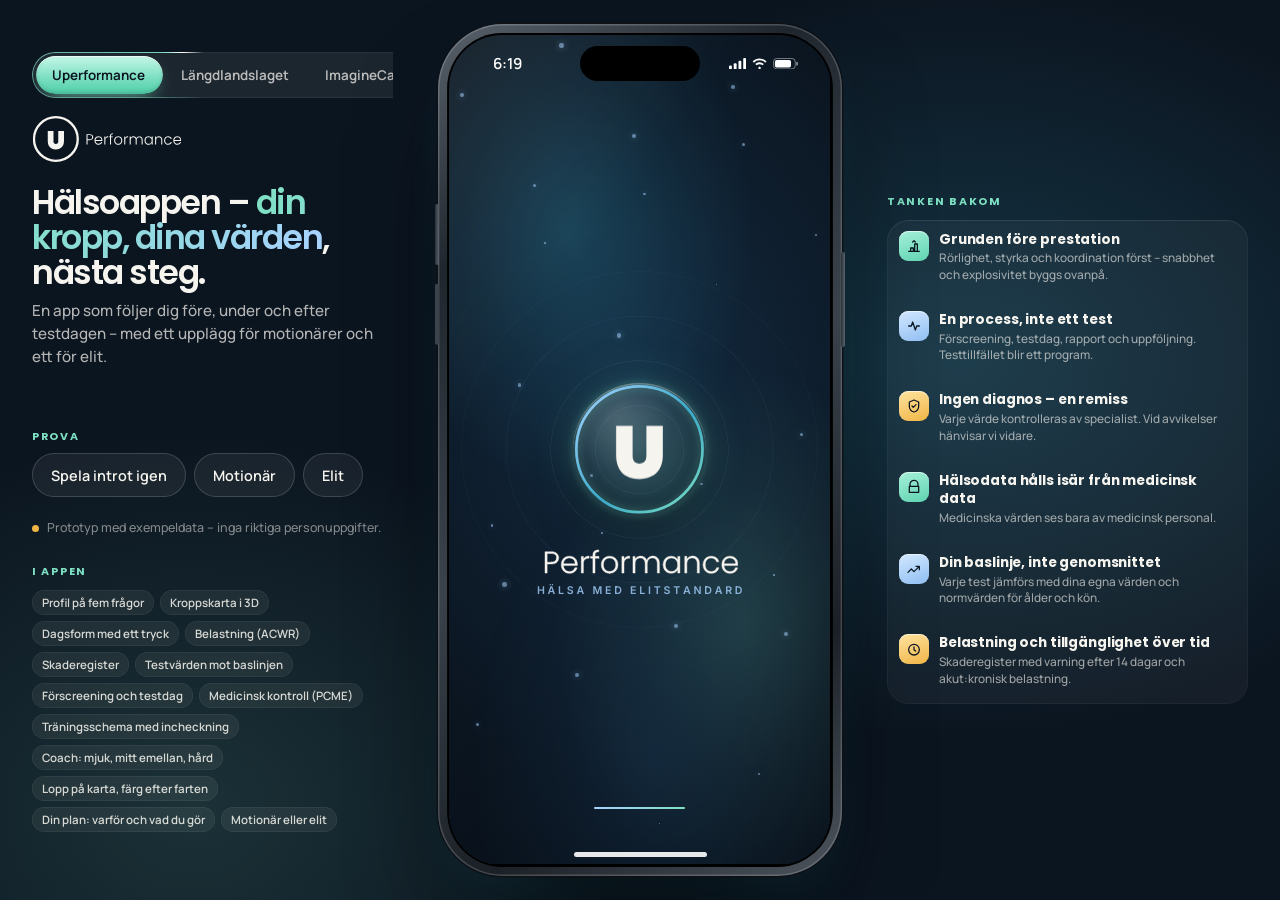
==== commit 854df0d4: "ImagineCare: logga, mjukare palett, jämna höjder" ====
--- a/index.html
+++ b/index.html
@@ -163,6 +163,7 @@
   body[data-pres="imaginecare"] .knappar button:hover { background: rgba(92, 199, 173, .16); }
   .ic-marke-sida { display: none; } body[data-pres="imaginecare"] .ic-marke-sida { display: grid; gap: 3px; } body[data-pres="imaginecare"] .marke { display: none; }
   .ic-marke-sida b { font: 800 1.15rem/1 'Poppins'; letter-spacing: .14em; } .ic-marke-sida small { font: 600 .72rem 'Manrope'; letter-spacing: .04em; color: var(--accent); }
+  .marke, .ls-marke-sida, .ic-marke-sida { height: 46px; align-content: center; }
   .ls-marke-sida { display: none; }
   body[data-pres="landslaget"] .ls-marke-sida { display: grid; gap: 3px; }
   body[data-pres="landslaget"] .marke { display: none; }
@@ -193,7 +194,7 @@
   <div class="sida-text">
     <div class="pres" role="group" aria-label="Presentation"><span class="pres-kant" aria-hidden="true"><i></i></span><span class="pres-markor" aria-hidden="true"></span><button type="button" data-pres="uperformance" aria-pressed="true">Uperformance</button><button type="button" data-pres="landslaget" aria-pressed="false">Längdlandslaget</button><button type="button" data-pres="imaginecare" aria-pressed="false">ImagineCare</button></div>
     <svg class="marke" viewBox="0 0 1274.2 395" aria-label="Uperformance"><use href="#logo"/></svg>
-    <span class="ls-marke-sida" aria-label="Längdlandslaget"><b>LÄNGDLANDSLAGET</b><small>Koncept av Uperformance</small></span><span class="ic-marke-sida" aria-label="ImagineCare"><b>IMAGINECARE</b><small>Koncept av Uperformance</small></span>
+    <span class="ls-marke-sida" aria-label="Längdlandslaget"><b>LÄNGDLANDSLAGET</b><small>Koncept av Uperformance</small></span><span class="ic-marke-sida"><img src="partner/imaginecare/imaginecare-vit.svg" alt="ImagineCare" style="width:190px;height:auto;display:block"><small>Koncept av Uperformance</small></span>
     <h1 data-text-byte data-txt="h1">Hälsoappen – <em>din kropp, dina värden</em>, nästa steg.</h1>
     <p data-text-byte data-txt="p">En app som följer dig före, under och efter testdagen – med ett upplägg för motionärer och ett för elit.</p>
     <div class="kontroller">
@@ -208,7 +209,7 @@
     <div class="skarm">
       <div class="statusrad"><span data-klocka>9:41</span><span><svg viewBox="0 0 18 12"><rect x="0" y="8" width="3" height="4" rx="1"/><rect x="5" y="5.5" width="3" height="6.5" rx="1"/><rect x="10" y="3" width="3" height="9" rx="1"/><rect x="15" y="0" width="3" height="12" rx="1"/></svg><svg viewBox="0 0 16 12"><path d="M8 2.5c2.3 0 4.4.9 6 2.4l1.3-1.4A10.5 10.5 0 0 0 8 .5C5.2.5 2.6 1.6.7 3.5L2 4.9a8.5 8.5 0 0 1 6-2.4zm0 4c1.2 0 2.3.5 3.2 1.2l1.3-1.4A6.6 6.6 0 0 0 8 4.5c-1.7 0-3.3.7-4.5 1.8l1.3 1.4C5.7 7 6.8 6.5 8 6.5zm0 2.4L6.3 10.6 8 12l1.7-1.4z"/></svg><svg viewBox="0 0 27 12"><rect x=".5" y=".5" width="23" height="11" rx="3.5" fill="none" stroke="currentColor" opacity=".45"/><rect x="2" y="2" width="17" height="8" rx="2"/><rect x="24.5" y="4" width="1.8" height="4" rx=".9" opacity=".5"/></svg></span></div>
       <div class="ön" aria-hidden="true"></div>
-      <iframe id="app" src="app.html?v=126" title="Uperformance hälsoapp" allow="fullscreen"></iframe>
+      <iframe id="app" src="app.html?v=129" title="Uperformance hälsoapp" allow="fullscreen"></iframe>
       <div class="reflex" aria-hidden="true"></div>
       <div class="hem-strek" aria-hidden="true"></div>
     </div>
@@ -250,7 +251,7 @@
       h1: 'ImagineCare – <em>vården hemma</em>, tryggt och enkelt.',
       p: 'Ett koncept av Uperformance: samma app, med ImagineCares färger och upplägg för egenmonitorering och distansmonitorering – patienten mäter hemma och vården följer värdena.',
       not: 'Koncept – inte en officiell app från ImagineCare. Exempeldata, inga riktiga personuppgifter.',
-      k1: 'Egenmonitorering', k2: 'Distansmonitorering',
+      k1: 'Mät hemma', k2: 'Vård i hemmet',
       funk: ['Mina aktiviteter', 'Blodtryck', 'Vikt', 'Blodsocker', 'Frågor om KOL', 'Självskattat mående', 'Syremättnad', 'EKG', 'Avvikande värden markeras', 'Chatt med vården', 'En insikt för dagen', 'Kroppskarta i 3D'],
       tanke: [['M12 21s-7-4.4-7-10a4 4 0 0 1 7-2.6A4 4 0 0 1 19 11c0 5.6-7 10-7 10z', 'Vården flyttar hem', 'Patienten mäter hemma och vården ser värdena – egenmonitorering och distansmonitorering i samma app.'],
         ['M4 12h4l2-6 4 12 2-6h4', 'Avvikelser syns direkt', 'Värden över gränsen markeras för både patienten och vårdkontakten. Gränserna i prototypen är exempel – vården sätter dem per patient.'],
@@ -265,6 +266,11 @@
       if (p === 'uperformance' || typeof v === 'string') el.innerHTML = p === 'uperformance' ? TXT.uperformance[k] : v;
       else if (k === 'funk') el.innerHTML = v.map((x, n) => `<span style="--n:${n}">${x}</span>`).join('');
       else if (k === 'tanke') el.innerHTML = v.map(([d, b, sm], n) => `<li style="--n:${n}"><span class="tanke-ikon">${ik(d)}</span><div><b>${b}</b><small>${sm}</small></div></li>`).join(''); }); };
+  // Samma höjd i alla tre presentationer: varje textblock (och märket) får den största höjden, så att inget flyttar sig vid bytet.
+  function jamna() { const el = [...document.querySelectorAll('[data-txt]')], nu = document.body.dataset.pres || 'uperformance', max = new Map();
+    el.forEach((x) => { x.style.minHeight = ''; });
+    for (const p of ['uperformance', 'landslaget', 'imaginecare']) { sattText(p); el.forEach((x) => max.set(x, Math.max(max.get(x) || 0, x.getBoundingClientRect().height))); }
+    sattText(nu); el.forEach((x) => { if (x.tagName !== 'BUTTON') x.style.minHeight = Math.ceil(max.get(x)) + 'px'; }); }
   const skarmEl = document.querySelector('.skarm');
   function bytPres(p, ev, { direkt = false } = {}) {
     if (document.body.dataset.pres === p && !direkt) return;
@@ -272,7 +278,7 @@
       document.title = p === 'landslaget' ? 'Längdlandslaget – Hälsoappen · koncept av Uperformance' : p === 'imaginecare' ? 'ImagineCare – Hälsoappen · koncept av Uperformance' : 'Uperformance – Hälsoappen · prototyp'; };
     const u = new URL(location.href); if (p !== 'uperformance') u.searchParams.set('pres', p); else u.searchParams.delete('pres'); history.replaceState(null, '', u);
     // appen i telefonen: tona ut, byt tema, tona in när den laddat
-    const src = `app.html?v=126${p !== 'uperformance' ? '&tema=' + p : ''}`;
+    const src = `app.html?v=129${p !== 'uperformance' ? '&tema=' + p : ''}`;
     if (direkt) { satt(); if (!f.src.endsWith(src)) f.src = src; return; }
     skarmEl.dataset.byter = ''; setTimeout(() => { f.src = src; }, 380);
     f.addEventListener('load', () => setTimeout(() => delete skarmEl.dataset.byter, 120), { once: true });
@@ -295,6 +301,7 @@
   }
   document.querySelectorAll('.pres [data-pres]').forEach((b) => b.addEventListener('click', (ev) => { presKlick(b, ev); bytPres(b.dataset.pres, ev); }));
   { const p0 = new URLSearchParams(location.search).get('pres'); if (p0 === 'landslaget' || p0 === 'imaginecare') bytPres(p0, null, { direkt: true }); }
+  jamna(); let jt = 0; addEventListener('resize', () => { clearTimeout(jt); jt = setTimeout(jamna, 150); }); document.fonts?.ready.then(jamna);
 </script>
 </body>
 </html>
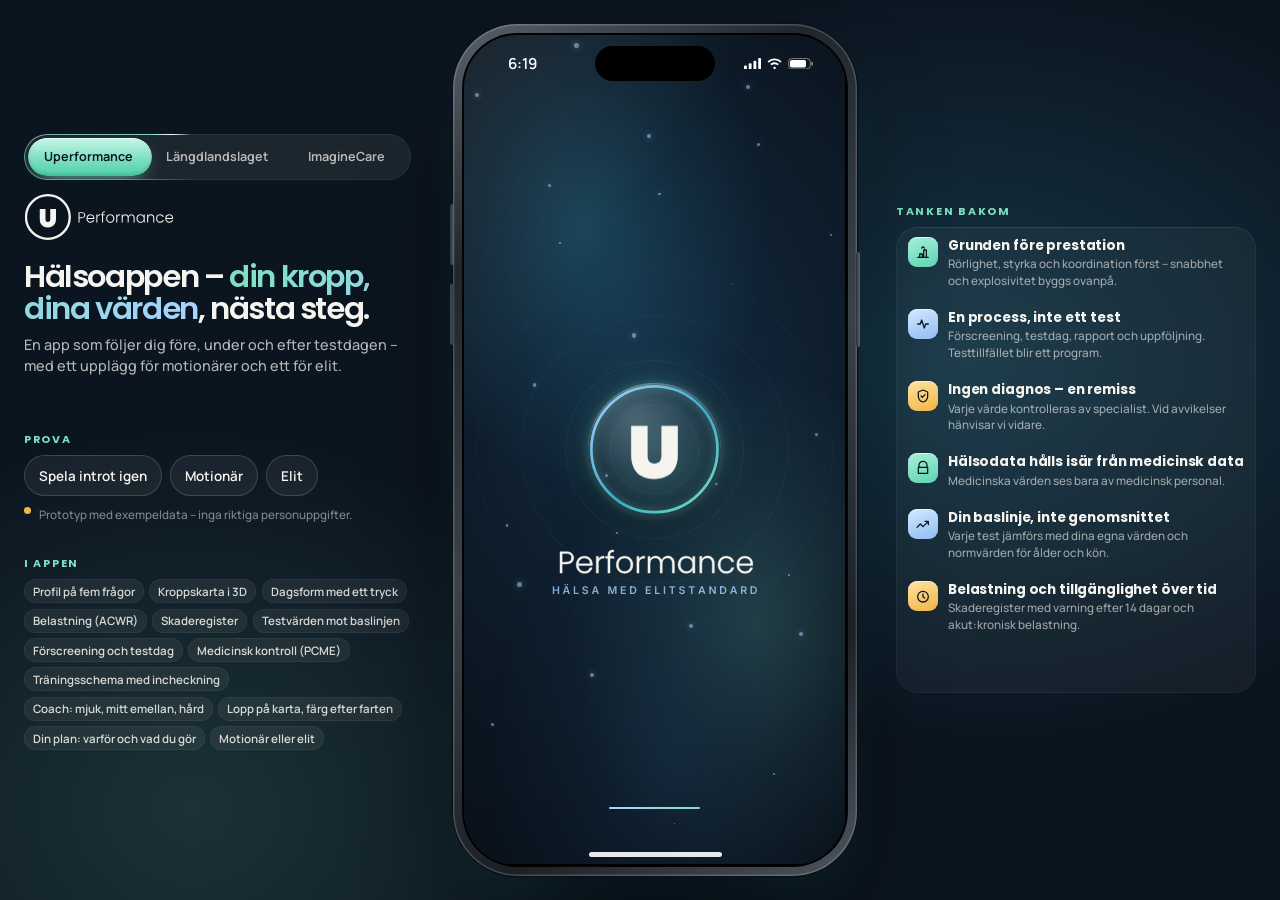
==== commit 8ea89bb6: "Utan rullning, logga på glasbricka" ====
--- a/index.html
+++ b/index.html
@@ -164,6 +164,8 @@
   .ic-marke-sida { display: none; } body[data-pres="imaginecare"] .ic-marke-sida { display: grid; gap: 3px; } body[data-pres="imaginecare"] .marke { display: none; }
   .ic-marke-sida b { font: 800 1.15rem/1 'Poppins'; letter-spacing: .14em; } .ic-marke-sida small { font: 600 .72rem 'Manrope'; letter-spacing: .04em; color: var(--accent); }
   .marke, .ls-marke-sida, .ic-marke-sida { height: 46px; align-content: center; }
+  /* jämna höjder: raderna i chipslistan och tankelistan ligger tätt överst, de sträcks inte ut till den lediga höjden */
+  [data-txt] { align-content: flex-start; align-items: flex-start; } ul[data-txt] { align-content: start; } [data-txt] > span { align-self: auto; }
   .ls-marke-sida { display: none; }
   body[data-pres="landslaget"] .ls-marke-sida { display: grid; gap: 3px; }
   body[data-pres="landslaget"] .marke { display: none; }
@@ -183,6 +185,34 @@
   ::view-transition-new(root) { animation: pres-vag 1.1s cubic-bezier(.45, 0, .2, 1) both; }
   ::view-transition-old(root) { animation: none; }
   @keyframes pres-vag { from { clip-path: circle(0 at var(--px, 20%) var(--py, 10%)); } to { clip-path: circle(160% at var(--px, 20%) var(--py, 10%)); } }
+
+  /* Allt i ett fönster (2026-11-19, användaren: "få ihop allt snyggt så jag inte behöver scrolla"): tre spalter ned till 1000 px,
+     storlekar och luft följer fönstrets höjd, knapparna på en rad */
+  @media (min-width: 1000px) {
+    body { grid-template-columns: minmax(260px, 430px) auto minmax(240px, 360px) !important; height: 100vh !important; overflow: hidden !important;
+      gap: clamp(20px, 3vw, 56px) !important; padding: 16px 24px !important; }
+    .telefon { grid-column: 2 !important; grid-row: 1 !important; } .sida-text { grid-column: 1 !important; grid-row: 1 !important; max-height: calc(100vh - 32px); }
+    .sida-hoger { grid-column: 3 !important; grid-row: 1 !important; max-height: calc(100vh - 32px); }
+    .pres { margin-bottom: clamp(8px, 1.6vh, 18px); } .pres button { min-height: clamp(32px, 4.2vh, 38px); padding: 0 clamp(10px, 1vw, 16px); font-size: clamp(.74rem, 1.4vh, .84rem); }
+    h1 { font-size: clamp(1.45rem, min(2.4vw, 4.4vh), 2.5rem) !important; margin: clamp(8px, 1.6vh, 18px) 0 clamp(6px, 1vh, 10px) !important; }
+    .sida-text > p { font-size: clamp(.8rem, 1.6vh, .95rem) !important; margin-bottom: clamp(8px, 1.6vh, 18px) !important; }
+    .kontroller { gap: clamp(6px, 1vh, 10px); }
+    .knappar { flex-wrap: nowrap; } .knappar button { flex: 0 1 auto; min-height: clamp(34px, 4.6vh, 44px); padding: 0 clamp(10px, 1.1vw, 18px); font-size: clamp(.76rem, 1.5vh, .9rem); white-space: nowrap; }
+    .not-topp { margin: clamp(8px, 1.2vh, 12px) 0 clamp(10px, 1.8vh, 20px) !important; font-size: clamp(.7rem, 1.3vh, .78rem); }
+    .funk div { gap: clamp(4px, .6vh, 6px); } .funk div span { padding: clamp(3px, .5vh, 5px) 9px; font-size: clamp(.64rem, 1.3vh, .72rem); }
+    .etikett { margin-bottom: clamp(6px, 1vh, 12px); }
+    .tanke li { padding: clamp(6px, 1.1vh, 12px) 12px !important; } .sida-hoger .tanke small { font-size: clamp(.66rem, 1.3vh, .74rem); } .sida-hoger .tanke b { font-size: clamp(.76rem, 1.5vh, .86rem); }
+  }
+
+  /* ImagineCares logga som i appen: teal på en vit glasbricka, kommer in mjukt och ett ljus drar förbi ibland (bara transform/opacitet) */
+  .ic-pill { position: relative; display: inline-flex; align-items: center; justify-self: start; padding: 7px 14px 7px 9px; border-radius: 999px; overflow: hidden;
+    background: rgba(255, 255, 255, .94); box-shadow: 0 10px 26px -14px rgba(0, 0, 0, .6), inset 0 1px 0 #fff; animation: ic-pill-in .7s cubic-bezier(.2, 1.3, .35, 1) both; }
+  .ic-pill img { display: block; width: 168px; height: auto; }
+  .ic-pill::after { content: ''; position: absolute; inset: 0; background: linear-gradient(105deg, transparent 35%, rgba(255, 255, 255, .95) 50%, transparent 65%); transform: translateX(-120%); animation: ic-pill-glans 6s ease-in-out 1.2s infinite; }
+  @keyframes ic-pill-in { from { opacity: 0; transform: translateY(6px) scale(.94); } }
+  @keyframes ic-pill-glans { 0% { transform: translateX(-120%); } 22%, 100% { transform: translateX(120%); } }
+  body[data-pres="imaginecare"] .ic-marke-sida { height: auto; gap: 6px; }
+  @media (prefers-reduced-motion: reduce) { .ic-pill, .ic-pill::after { animation: none; } }
 </style>
 </head>
 <body>
@@ -194,7 +224,7 @@
   <div class="sida-text">
     <div class="pres" role="group" aria-label="Presentation"><span class="pres-kant" aria-hidden="true"><i></i></span><span class="pres-markor" aria-hidden="true"></span><button type="button" data-pres="uperformance" aria-pressed="true">Uperformance</button><button type="button" data-pres="landslaget" aria-pressed="false">Längdlandslaget</button><button type="button" data-pres="imaginecare" aria-pressed="false">ImagineCare</button></div>
     <svg class="marke" viewBox="0 0 1274.2 395" aria-label="Uperformance"><use href="#logo"/></svg>
-    <span class="ls-marke-sida" aria-label="Längdlandslaget"><b>LÄNGDLANDSLAGET</b><small>Koncept av Uperformance</small></span><span class="ic-marke-sida"><img src="partner/imaginecare/imaginecare-vit.svg" alt="ImagineCare" style="width:190px;height:auto;display:block"><small>Koncept av Uperformance</small></span>
+    <span class="ls-marke-sida" aria-label="Längdlandslaget"><b>LÄNGDLANDSLAGET</b><small>Koncept av Uperformance</small></span><span class="ic-marke-sida"><span class="ic-pill"><img src="partner/imaginecare/imaginecare.svg" alt="ImagineCare"></span><small>Koncept av Uperformance</small></span>
     <h1 data-text-byte data-txt="h1">Hälsoappen – <em>din kropp, dina värden</em>, nästa steg.</h1>
     <p data-text-byte data-txt="p">En app som följer dig före, under och efter testdagen – med ett upplägg för motionärer och ett för elit.</p>
     <div class="kontroller">
@@ -209,7 +239,7 @@
     <div class="skarm">
       <div class="statusrad"><span data-klocka>9:41</span><span><svg viewBox="0 0 18 12"><rect x="0" y="8" width="3" height="4" rx="1"/><rect x="5" y="5.5" width="3" height="6.5" rx="1"/><rect x="10" y="3" width="3" height="9" rx="1"/><rect x="15" y="0" width="3" height="12" rx="1"/></svg><svg viewBox="0 0 16 12"><path d="M8 2.5c2.3 0 4.4.9 6 2.4l1.3-1.4A10.5 10.5 0 0 0 8 .5C5.2.5 2.6 1.6.7 3.5L2 4.9a8.5 8.5 0 0 1 6-2.4zm0 4c1.2 0 2.3.5 3.2 1.2l1.3-1.4A6.6 6.6 0 0 0 8 4.5c-1.7 0-3.3.7-4.5 1.8l1.3 1.4C5.7 7 6.8 6.5 8 6.5zm0 2.4L6.3 10.6 8 12l1.7-1.4z"/></svg><svg viewBox="0 0 27 12"><rect x=".5" y=".5" width="23" height="11" rx="3.5" fill="none" stroke="currentColor" opacity=".45"/><rect x="2" y="2" width="17" height="8" rx="2"/><rect x="24.5" y="4" width="1.8" height="4" rx=".9" opacity=".5"/></svg></span></div>
       <div class="ön" aria-hidden="true"></div>
-      <iframe id="app" src="app.html?v=129" title="Uperformance hälsoapp" allow="fullscreen"></iframe>
+      <iframe id="app" src="app.html?v=134" title="Uperformance hälsoapp" allow="fullscreen"></iframe>
       <div class="reflex" aria-hidden="true"></div>
       <div class="hem-strek" aria-hidden="true"></div>
     </div>
@@ -278,7 +308,7 @@
       document.title = p === 'landslaget' ? 'Längdlandslaget – Hälsoappen · koncept av Uperformance' : p === 'imaginecare' ? 'ImagineCare – Hälsoappen · koncept av Uperformance' : 'Uperformance – Hälsoappen · prototyp'; };
     const u = new URL(location.href); if (p !== 'uperformance') u.searchParams.set('pres', p); else u.searchParams.delete('pres'); history.replaceState(null, '', u);
     // appen i telefonen: tona ut, byt tema, tona in när den laddat
-    const src = `app.html?v=129${p !== 'uperformance' ? '&tema=' + p : ''}`;
+    const src = `app.html?v=134${p !== 'uperformance' ? '&tema=' + p : ''}`;
     if (direkt) { satt(); if (!f.src.endsWith(src)) f.src = src; return; }
     skarmEl.dataset.byter = ''; setTimeout(() => { f.src = src; }, 380);
     f.addEventListener('load', () => setTimeout(() => delete skarmEl.dataset.byter, 120), { once: true });
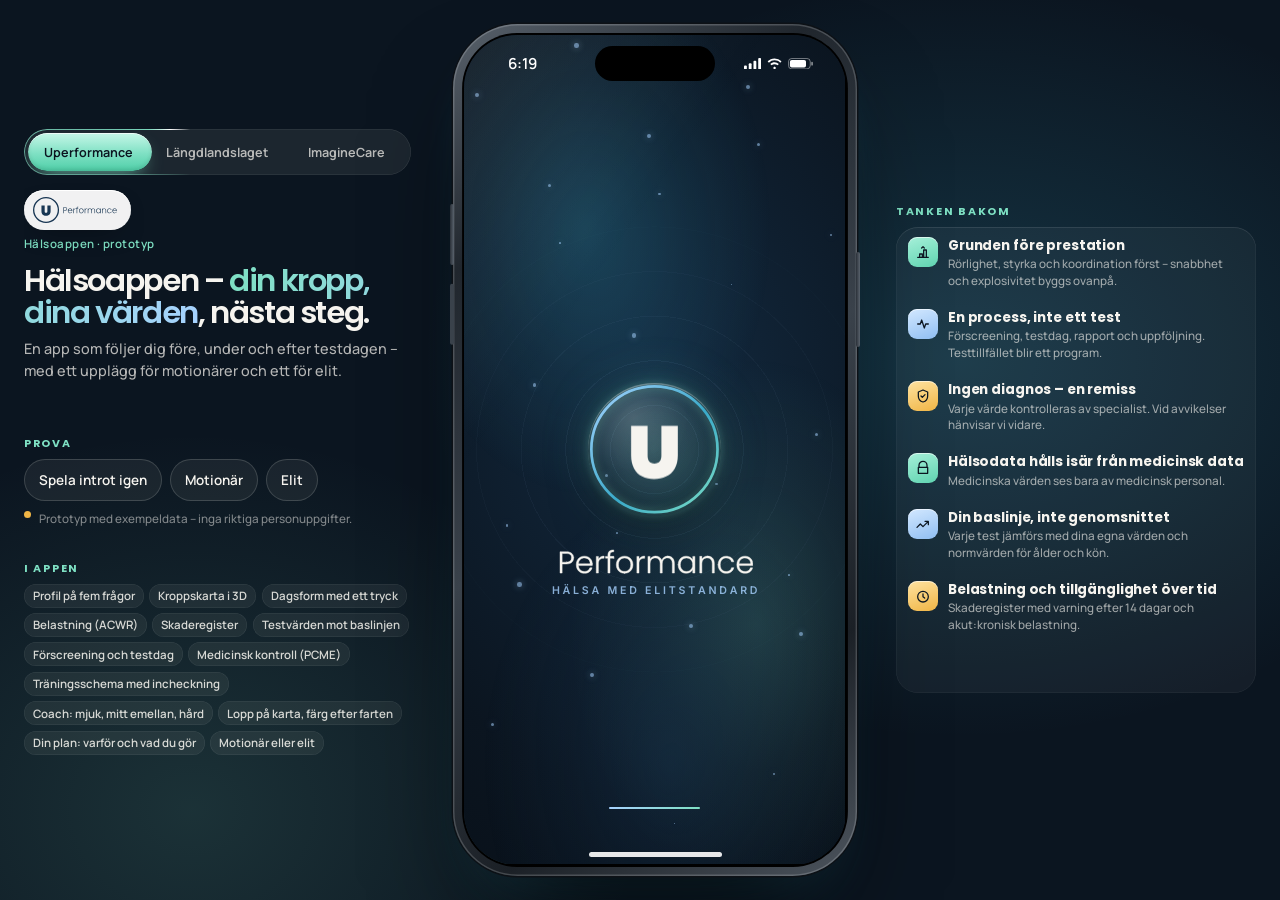
==== commit 865bd4f2: "Loggor, Screening och Jag per version" ====
--- a/index.html
+++ b/index.html
@@ -213,6 +213,15 @@
   @keyframes ic-pill-glans { 0% { transform: translateX(-120%); } 22%, 100% { transform: translateX(120%); } }
   body[data-pres="imaginecare"] .ic-marke-sida { height: auto; gap: 6px; }
   @media (prefers-reduced-motion: reduce) { .ic-pill, .ic-pill::after { animation: none; } }
+
+  /* Samma loggbricka i alla tre presentationerna: vit glasbricka, loggan i sina egna färger, en rad under */
+  .marke.up-marke-sida, body[data-pres="landslaget"] .ls-marke-sida, body[data-pres="imaginecare"] .ic-marke-sida { display: grid; gap: 6px; height: auto !important; width: auto !important; justify-items: start; }
+  body[data-pres="landslaget"] .marke, body[data-pres="imaginecare"] .marke { display: none !important; }
+  .ic-pill { height: 40px; box-sizing: border-box; }
+  .up-marke-sida .ic-pill svg { display: block; height: 26px; width: auto; color: #183653; }
+  .ls-marke-sida .ic-pill img { width: auto !important; height: 30px; }
+  .ic-marke-sida .ic-pill img { width: auto !important; height: 22px; }
+  .up-marke-sida small, .ls-marke-sida small, .ic-marke-sida small { font: 600 .72rem 'Manrope'; letter-spacing: .04em; color: var(--accent); }
 </style>
 </head>
 <body>
@@ -223,8 +232,8 @@
   </symbol></svg>
   <div class="sida-text">
     <div class="pres" role="group" aria-label="Presentation"><span class="pres-kant" aria-hidden="true"><i></i></span><span class="pres-markor" aria-hidden="true"></span><button type="button" data-pres="uperformance" aria-pressed="true">Uperformance</button><button type="button" data-pres="landslaget" aria-pressed="false">Längdlandslaget</button><button type="button" data-pres="imaginecare" aria-pressed="false">ImagineCare</button></div>
-    <svg class="marke" viewBox="0 0 1274.2 395" aria-label="Uperformance"><use href="#logo"/></svg>
-    <span class="ls-marke-sida" aria-label="Längdlandslaget"><b>LÄNGDLANDSLAGET</b><small>Koncept av Uperformance</small></span><span class="ic-marke-sida"><span class="ic-pill"><img src="partner/imaginecare/imaginecare.svg" alt="ImagineCare"></span><small>Koncept av Uperformance</small></span>
+    <span class="marke up-marke-sida"><span class="ic-pill"><svg viewBox="0 0 1274.2 395" aria-label="Uperformance"><use href="#logo"/></svg></span><small>Hälsoappen · prototyp</small></span>
+    <span class="ls-marke-sida"><span class="ic-pill"><img src="partner/ssf/ssf-bla.svg" alt="Svenska Skidförbundet"></span><small>Längdlandslaget · koncept av Uperformance</small></span><span class="ic-marke-sida"><span class="ic-pill"><img src="partner/imaginecare/imaginecare.svg" alt="ImagineCare"></span><small>Koncept av Uperformance</small></span>
     <h1 data-text-byte data-txt="h1">Hälsoappen – <em>din kropp, dina värden</em>, nästa steg.</h1>
     <p data-text-byte data-txt="p">En app som följer dig före, under och efter testdagen – med ett upplägg för motionärer och ett för elit.</p>
     <div class="kontroller">
@@ -239,7 +248,7 @@
     <div class="skarm">
       <div class="statusrad"><span data-klocka>9:41</span><span><svg viewBox="0 0 18 12"><rect x="0" y="8" width="3" height="4" rx="1"/><rect x="5" y="5.5" width="3" height="6.5" rx="1"/><rect x="10" y="3" width="3" height="9" rx="1"/><rect x="15" y="0" width="3" height="12" rx="1"/></svg><svg viewBox="0 0 16 12"><path d="M8 2.5c2.3 0 4.4.9 6 2.4l1.3-1.4A10.5 10.5 0 0 0 8 .5C5.2.5 2.6 1.6.7 3.5L2 4.9a8.5 8.5 0 0 1 6-2.4zm0 4c1.2 0 2.3.5 3.2 1.2l1.3-1.4A6.6 6.6 0 0 0 8 4.5c-1.7 0-3.3.7-4.5 1.8l1.3 1.4C5.7 7 6.8 6.5 8 6.5zm0 2.4L6.3 10.6 8 12l1.7-1.4z"/></svg><svg viewBox="0 0 27 12"><rect x=".5" y=".5" width="23" height="11" rx="3.5" fill="none" stroke="currentColor" opacity=".45"/><rect x="2" y="2" width="17" height="8" rx="2"/><rect x="24.5" y="4" width="1.8" height="4" rx=".9" opacity=".5"/></svg></span></div>
       <div class="ön" aria-hidden="true"></div>
-      <iframe id="app" src="app.html?v=134" title="Uperformance hälsoapp" allow="fullscreen"></iframe>
+      <iframe id="app" src="app.html?v=137" title="Uperformance hälsoapp" allow="fullscreen"></iframe>
       <div class="reflex" aria-hidden="true"></div>
       <div class="hem-strek" aria-hidden="true"></div>
     </div>
@@ -308,7 +317,7 @@
       document.title = p === 'landslaget' ? 'Längdlandslaget – Hälsoappen · koncept av Uperformance' : p === 'imaginecare' ? 'ImagineCare – Hälsoappen · koncept av Uperformance' : 'Uperformance – Hälsoappen · prototyp'; };
     const u = new URL(location.href); if (p !== 'uperformance') u.searchParams.set('pres', p); else u.searchParams.delete('pres'); history.replaceState(null, '', u);
     // appen i telefonen: tona ut, byt tema, tona in när den laddat
-    const src = `app.html?v=134${p !== 'uperformance' ? '&tema=' + p : ''}`;
+    const src = `app.html?v=137${p !== 'uperformance' ? '&tema=' + p : ''}`;
     if (direkt) { satt(); if (!f.src.endsWith(src)) f.src = src; return; }
     skarmEl.dataset.byter = ''; setTimeout(() => { f.src = src; }, 380);
     f.addEventListener('load', () => setTimeout(() => delete skarmEl.dataset.byter, 120), { once: true });
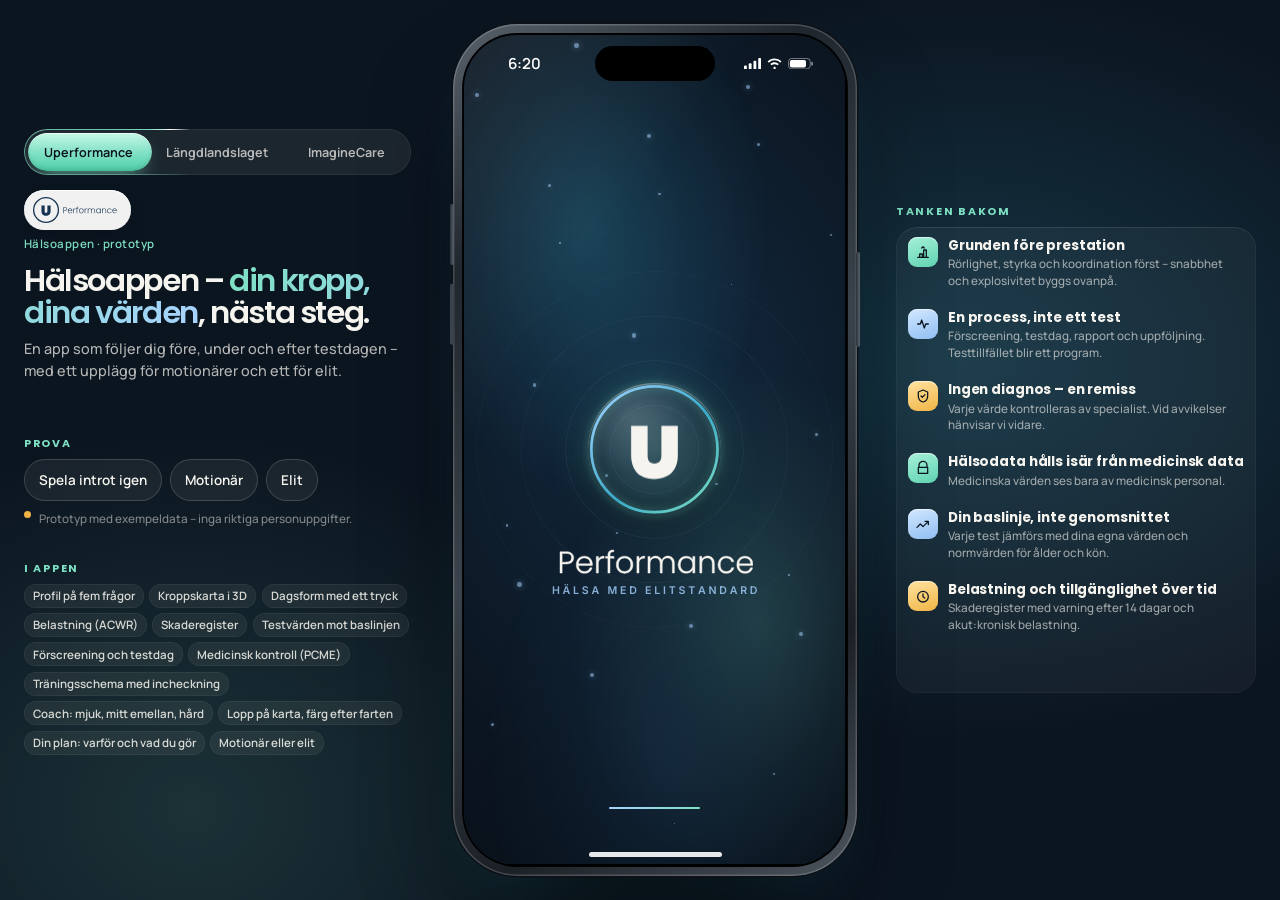
==== commit 2e9ceac1: "Norrsken och snabbval" ====
--- a/index.html
+++ b/index.html
@@ -248,7 +248,7 @@
     <div class="skarm">
       <div class="statusrad"><span data-klocka>9:41</span><span><svg viewBox="0 0 18 12"><rect x="0" y="8" width="3" height="4" rx="1"/><rect x="5" y="5.5" width="3" height="6.5" rx="1"/><rect x="10" y="3" width="3" height="9" rx="1"/><rect x="15" y="0" width="3" height="12" rx="1"/></svg><svg viewBox="0 0 16 12"><path d="M8 2.5c2.3 0 4.4.9 6 2.4l1.3-1.4A10.5 10.5 0 0 0 8 .5C5.2.5 2.6 1.6.7 3.5L2 4.9a8.5 8.5 0 0 1 6-2.4zm0 4c1.2 0 2.3.5 3.2 1.2l1.3-1.4A6.6 6.6 0 0 0 8 4.5c-1.7 0-3.3.7-4.5 1.8l1.3 1.4C5.7 7 6.8 6.5 8 6.5zm0 2.4L6.3 10.6 8 12l1.7-1.4z"/></svg><svg viewBox="0 0 27 12"><rect x=".5" y=".5" width="23" height="11" rx="3.5" fill="none" stroke="currentColor" opacity=".45"/><rect x="2" y="2" width="17" height="8" rx="2"/><rect x="24.5" y="4" width="1.8" height="4" rx=".9" opacity=".5"/></svg></span></div>
       <div class="ön" aria-hidden="true"></div>
-      <iframe id="app" src="app.html?v=137" title="Uperformance hälsoapp" allow="fullscreen"></iframe>
+      <iframe id="app" src="app.html?v=139" title="Uperformance hälsoapp" allow="fullscreen"></iframe>
       <div class="reflex" aria-hidden="true"></div>
       <div class="hem-strek" aria-hidden="true"></div>
     </div>
@@ -317,7 +317,7 @@
       document.title = p === 'landslaget' ? 'Längdlandslaget – Hälsoappen · koncept av Uperformance' : p === 'imaginecare' ? 'ImagineCare – Hälsoappen · koncept av Uperformance' : 'Uperformance – Hälsoappen · prototyp'; };
     const u = new URL(location.href); if (p !== 'uperformance') u.searchParams.set('pres', p); else u.searchParams.delete('pres'); history.replaceState(null, '', u);
     // appen i telefonen: tona ut, byt tema, tona in när den laddat
-    const src = `app.html?v=137${p !== 'uperformance' ? '&tema=' + p : ''}`;
+    const src = `app.html?v=139${p !== 'uperformance' ? '&tema=' + p : ''}`;
     if (direkt) { satt(); if (!f.src.endsWith(src)) f.src = src; return; }
     skarmEl.dataset.byter = ''; setTimeout(() => { f.src = src; }, 380);
     f.addEventListener('load', () => setTimeout(() => delete skarmEl.dataset.byter, 120), { once: true });
